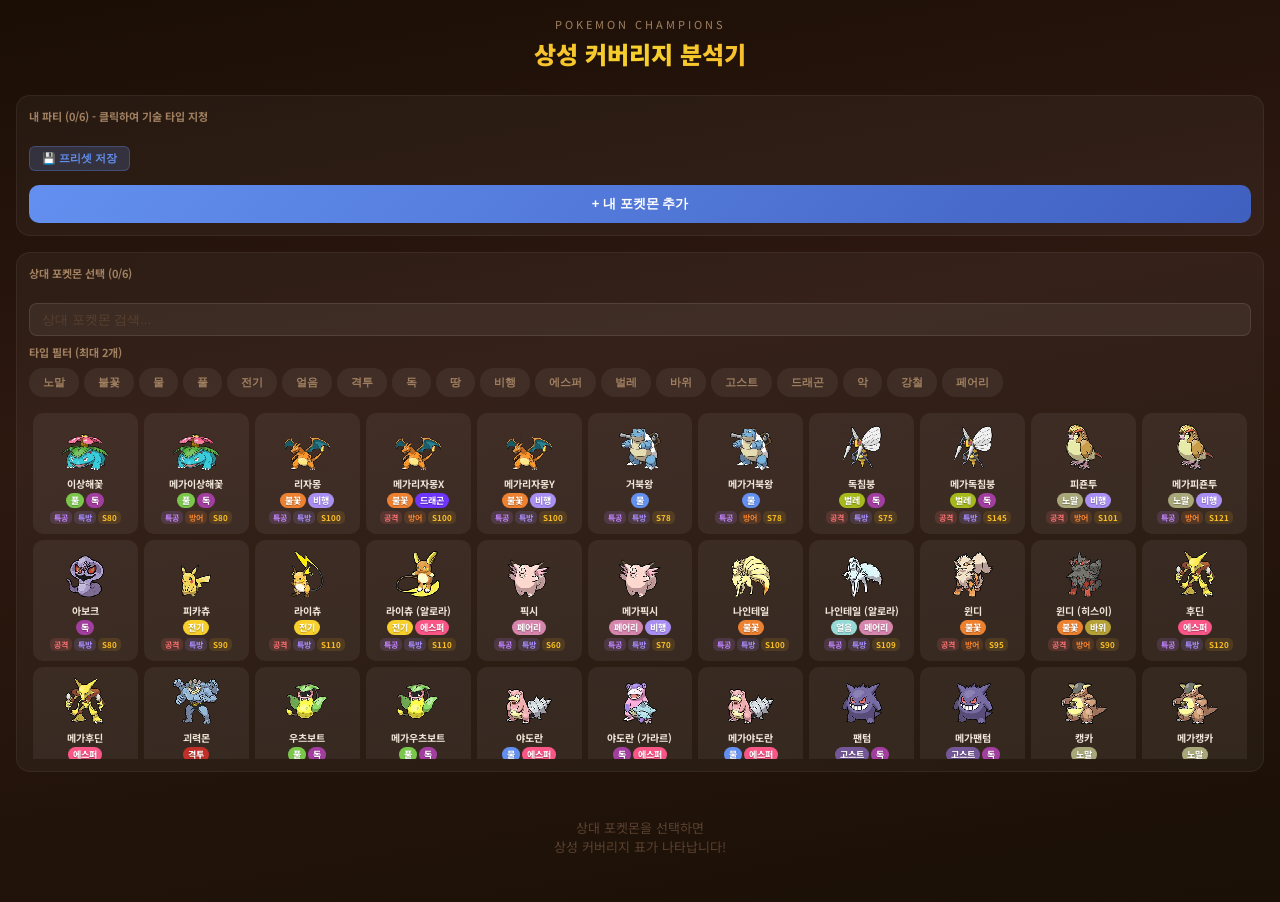
==== index.html @ ffd5dd3d "Pokemon team coverage analyzer Co-Authored-By: Claude Opus 4.6 (1M context) <noreply@anthropic.com>" ====
<!DOCTYPE html>
<html lang="ko">
<head>
<meta charset="UTF-8">
<meta name="viewport" content="width=device-width, initial-scale=1.0">
<title>Pokemon Champions - 상성 커버리지 분석</title>
<link href="https://fonts.googleapis.com/css2?family=Noto+Sans+KR:wght@400;700;900&display=swap" rel="stylesheet">
<style>
*{margin:0;padding:0;box-sizing:border-box}
body{min-height:100vh;background:linear-gradient(170deg,#1a0e05 0%,#2d1810 40%,#1a1005 100%);color:#f0e6d8;font-family:'Noto Sans KR',-apple-system,sans-serif;padding:16px}
h1{font-size:24px;font-weight:900;margin:4px 0 0;background:linear-gradient(90deg,#EE8130,#F7D02C,#ff6b35);-webkit-background-clip:text;-webkit-text-fill-color:transparent}
.subtitle{font-size:11px;letter-spacing:3px;color:#a08060}
.card{background:rgba(255,255,255,0.04);border-radius:14px;padding:12px;margin-bottom:16px;border:1px solid rgba(255,255,255,0.06)}
.card-title{font-size:11px;color:#a08060;font-weight:700;margin-bottom:8px}
.type-btn{border:2px solid transparent;border-radius:14px;padding:5px 12px;font-size:11px;font-weight:700;cursor:pointer;transition:all .15s;color:#a08060;background:rgba(255,255,255,0.06)}
.type-btn.active{color:#fff}
.type-btn:hover{opacity:.85}
.type-filters{display:flex;flex-wrap:wrap;gap:5px;margin-bottom:12px}
.pokemon-grid{display:grid;grid-template-columns:repeat(auto-fill,minmax(100px,1fr));gap:6px;max-height:350px;overflow-y:auto;padding:4px}
.pokemon-grid::-webkit-scrollbar{width:6px}
.pokemon-grid::-webkit-scrollbar-track{background:rgba(255,255,255,0.03);border-radius:3px}
.pokemon-grid::-webkit-scrollbar-thumb{background:rgba(255,255,255,0.15);border-radius:3px}
.poke-card{background:rgba(255,255,255,0.06);border-radius:10px;padding:8px 4px;text-align:center;cursor:pointer;transition:all .15s;border:2px solid transparent}
.poke-card:hover{background:rgba(255,255,255,0.12);transform:translateY(-2px)}
.poke-card img{width:48px;height:48px;object-fit:contain;image-rendering:pixelated}
.poke-card .name{font-size:10px;font-weight:700;margin-top:2px;line-height:1.2}
.poke-card .types{display:flex;justify-content:center;gap:2px;margin-top:3px;flex-wrap:wrap}
.poke-card .stat-tags{display:flex;justify-content:center;gap:2px;margin-top:3px;flex-wrap:wrap}
.tbadge{display:inline-block;padding:1px 5px;border-radius:8px;font-size:9px;font-weight:700;color:#fff;text-shadow:0 1px 1px rgba(0,0,0,0.3);white-space:nowrap}
.stag{display:inline-block;padding:1px 4px;border-radius:5px;font-size:8px;font-weight:700;white-space:nowrap}
.stag-atk{color:#f87171;background:rgba(248,113,113,0.15)}
.stag-spatk{color:#c084fc;background:rgba(192,132,252,0.15)}
.stag-def{color:#EE8130;background:rgba(238,129,48,0.15)}
.stag-spdef{color:#a78bfa;background:rgba(167,139,250,0.15)}
.stag-speed{color:#fbbf24;background:rgba(251,191,36,0.12)}
.selected-bar{display:flex;flex-wrap:wrap;gap:6px;margin-bottom:12px}
.selected-mon{display:flex;align-items:center;gap:6px;background:rgba(239,68,68,0.1);border:1px solid rgba(239,68,68,0.2);border-radius:10px;padding:6px 10px;cursor:pointer}
.selected-mon img{width:36px;height:36px;object-fit:contain}
.selected-mon .name{font-weight:700;font-size:12px}
.selected-mon .remove{color:#f87171;font-size:16px;margin-left:4px}
.my-team-bar{display:flex;flex-wrap:wrap;gap:6px;margin-bottom:12px}
.my-mon{display:flex;align-items:center;gap:6px;background:rgba(99,144,240,0.1);border:1px solid rgba(99,144,240,0.2);border-radius:10px;padding:6px 10px;cursor:pointer}
.my-mon.editing{border-color:rgba(99,144,240,0.6);background:rgba(99,144,240,0.15)}
.my-mon img{width:36px;height:36px;object-fit:contain}
.my-mon .name{font-weight:700;font-size:12px}
.my-mon .remove{color:#6390F0;font-size:16px;margin-left:4px}
.my-mon .move-types{display:flex;gap:2px;margin-top:2px;flex-wrap:wrap}
.move-assign-panel{background:rgba(255,255,255,0.06);border-radius:10px;padding:10px;margin-bottom:10px;border:1px solid rgba(99,144,240,0.2)}
.coverage-table{width:100%;border-collapse:collapse;font-size:12px}
.coverage-table th{padding:6px 4px;text-align:center;border-bottom:2px solid rgba(255,255,255,0.1);color:#8890b5;font-size:10px;font-weight:700;position:sticky;top:0;background:#2d1810}
.coverage-table th:first-child{text-align:left}
.coverage-table td{padding:5px 4px;text-align:center;border-bottom:1px solid rgba(255,255,255,0.05)}
.coverage-table td:first-child{text-align:left}
.coverage-table tr:hover{background:rgba(255,255,255,0.03)}
.eff-cell{font-weight:700;font-size:12px;border-radius:4px;padding:2px 0}
.eff-4x{color:#ff4444;background:rgba(255,68,68,0.15)}
.eff-2x{color:#ff8844;background:rgba(255,136,68,0.1)}
.eff-1x{color:#8890b5}
.eff-half{color:#34d399;background:rgba(52,211,153,0.08)}
.eff-quarter{color:#34d399;background:rgba(52,211,153,0.12)}
.eff-zero{color:#60a5fa;background:rgba(96,165,250,0.1)}
.coverage-summary{display:inline-block;padding:2px 8px;border-radius:6px;font-size:10px;font-weight:700;margin-left:4px}
.cov-good{background:rgba(255,136,68,0.2);color:#ff8844}
.cov-neutral{background:rgba(136,144,181,0.15);color:#8890b5}
.cov-bad{background:rgba(52,211,153,0.15);color:#34d399}
.reset-btn{background:rgba(239,68,68,0.2);border:1px solid rgba(239,68,68,0.3);color:#f87171;border-radius:6px;padding:4px 12px;font-size:11px;cursor:pointer;font-weight:700}
.reset-btn:hover{background:rgba(239,68,68,0.3)}
.section-toggle{display:flex;gap:8px;margin-bottom:10px}
.section-toggle button{padding:6px 14px;border-radius:8px;border:1px solid rgba(255,255,255,0.1);background:rgba(255,255,255,0.04);color:#a08060;font-size:12px;font-weight:700;cursor:pointer}
.section-toggle button.active{background:linear-gradient(135deg,#EE8130,#D85A30);color:#fff;border-color:transparent}
.empty-msg{text-align:center;padding:30px 16px;color:#5a4030;font-size:13px}
.search-input{width:100%;padding:8px 12px;border-radius:8px;border:1px solid rgba(255,255,255,0.1);background:rgba(255,255,255,0.06);color:#f0e6d8;font-size:13px;margin-bottom:8px;outline:none}
.search-input:focus{border-color:rgba(238,129,48,0.4)}
.search-input::placeholder{color:#5a4030}
.add-btn{width:100%;padding:10px;border-radius:10px;border:none;color:#fff;font-size:13px;font-weight:700;cursor:pointer;margin-top:6px}
.my-col-badge{display:block;margin:1px auto;font-size:8px;font-weight:700;padding:1px 4px;border-radius:4px;white-space:nowrap}
.highlight-row{background:rgba(99,144,240,0.06)!important}
</style>
</head>
<body>
<div style="text-align:center;margin-bottom:24px">
  <div class="subtitle">POKEMON CHAMPIONS</div>
  <h1>상성 커버리지 분석기</h1>
</div>

<!-- My Team -->
<div class="card" id="myteam-section">
  <div style="display:flex;justify-content:space-between;align-items:center;margin-bottom:10px">
    <span class="card-title" style="margin:0">내 파티 (<span id="myteam-count">0</span>/6) - 클릭하여 기술 타입 지정</span>
    <button class="reset-btn" id="myteam-reset-btn" style="display:none" onclick="resetMyTeam()">초기화</button>
  </div>
  <div class="my-team-bar" id="my-team-bar"></div>
  <div id="move-assign-area"></div>
  <div id="preset-area" style="display:flex;flex-wrap:wrap;gap:6px;margin-bottom:8px">
    <button class="reset-btn" style="background:rgba(99,144,240,0.2);border-color:rgba(99,144,240,0.3);color:#6390F0" onclick="savePreset()">💾 프리셋 저장</button>
    <span id="preset-list"></span>
  </div>
  <div id="myteam-picker" style="display:none">
    <input type="text" class="search-input" id="myteam-search" placeholder="내 포켓몬 검색..." oninput="renderMyTeamGrid()">
    <div class="card-title">타입 필터 (최대 2개)</div>
    <div class="type-filters" id="myteam-type-filters"></div>
    <div class="pokemon-grid" id="myteam-grid"></div>
  </div>
  <button id="myteam-add-btn" class="add-btn" style="background:linear-gradient(135deg,#6390F0,#4060C0)" onclick="showMyTeamPicker()">+ 내 포켓몬 추가</button>
</div>

<!-- Opponent Selection -->
<div class="card" id="select-section">
  <div style="display:flex;justify-content:space-between;align-items:center;margin-bottom:10px">
    <span class="card-title" style="margin:0">상대 포켓몬 선택 (<span id="sel-count">0</span>/6)</span>
    <button class="reset-btn" id="reset-btn" style="display:none" onclick="resetOpponents()">초기화</button>
  </div>
  <div class="selected-bar" id="selected-bar"></div>
  <div id="opp-picker">
    <input type="text" class="search-input" id="search-input" placeholder="상대 포켓몬 검색..." oninput="renderGrid()">
    <div class="card-title">타입 필터 (최대 2개)</div>
    <div class="type-filters" id="type-filters"></div>
    <div class="pokemon-grid" id="pokemon-grid"></div>
  </div>
  <button id="opp-expand-btn" style="display:none;width:100%;padding:8px;border-radius:8px;border:1px solid rgba(255,255,255,0.1);background:rgba(255,255,255,0.04);color:#a08060;font-size:12px;font-weight:700;cursor:pointer;margin-top:6px" onclick="toggleOppPicker()">▼ 포켓몬 목록 펼치기</button>
</div>

<!-- Coverage -->
<div class="card" id="coverage-section" style="display:none">
  <div class="card-title">상성 커버리지 분석</div>
  <div class="section-toggle">
    <button class="active" onclick="switchTab('atk',this)">공격 커버리지</button>
    <button onclick="switchTab('def',this)">수비 커버리지</button>
    <button onclick="switchTab('speed',this)">스피드 비교</button>
  </div>
  <div id="coverage-content"></div>
</div>
<div class="empty-msg" id="empty-msg">상대 포켓몬을 선택하면<br>상성 커버리지 표가 나타납니다!</div>

<script>
const TYPES=["노말","불꽃","물","풀","전기","얼음","격투","독","땅","비행","에스퍼","벌레","바위","고스트","드래곤","악","강철","페어리"];
const TC={"노말":"#A8A77A","불꽃":"#EE8130","물":"#6390F0","풀":"#7AC74C","전기":"#F7D02C","얼음":"#96D9D6","격투":"#C22E28","독":"#A33EA1","땅":"#E2BF65","비행":"#A98FF3","에스퍼":"#F95587","벌레":"#A6B91A","바위":"#B6A136","고스트":"#735797","드래곤":"#6F35FC","악":"#705746","강철":"#B7B7CE","페어리":"#D685AD"};
const E={"노말":{"노말":1,"불꽃":1,"물":1,"풀":1,"전기":1,"얼음":1,"격투":1,"독":1,"땅":1,"비행":1,"에스퍼":1,"벌레":1,"바위":0.5,"고스트":0,"드래곤":1,"악":1,"강철":0.5,"페어리":1},"불꽃":{"노말":1,"불꽃":0.5,"물":0.5,"풀":2,"전기":1,"얼음":2,"격투":1,"독":1,"땅":1,"비행":1,"에스퍼":1,"벌레":2,"바위":0.5,"고스트":1,"드래곤":0.5,"악":1,"강철":2,"페어리":1},"물":{"노말":1,"불꽃":2,"물":0.5,"풀":0.5,"전기":1,"얼음":1,"격투":1,"독":1,"땅":2,"비행":1,"에스퍼":1,"벌레":1,"바위":2,"고스트":1,"드래곤":0.5,"악":1,"강철":1,"페어리":1},"풀":{"노말":1,"불꽃":0.5,"물":2,"풀":0.5,"전기":1,"얼음":1,"격투":1,"독":0.5,"땅":2,"비행":0.5,"에스퍼":1,"벌레":0.5,"바위":2,"고스트":1,"드래곤":0.5,"악":1,"강철":0.5,"페어리":1},"전기":{"노말":1,"불꽃":1,"물":2,"풀":0.5,"전기":0.5,"얼음":1,"격투":1,"독":1,"땅":0,"비행":2,"에스퍼":1,"벌레":1,"바위":1,"고스트":1,"드래곤":0.5,"악":1,"강철":1,"페어리":1},"얼음":{"노말":1,"불꽃":0.5,"물":0.5,"풀":2,"전기":1,"얼음":0.5,"격투":1,"독":1,"땅":2,"비행":2,"에스퍼":1,"벌레":1,"바위":1,"고스트":1,"드래곤":2,"악":1,"강철":0.5,"페어리":1},"격투":{"노말":2,"불꽃":1,"물":1,"풀":1,"전기":1,"얼음":2,"격투":1,"독":0.5,"땅":1,"비행":0.5,"에스퍼":0.5,"벌레":0.5,"바위":2,"고스트":0,"드래곤":1,"악":2,"강철":2,"페어리":0.5},"독":{"노말":1,"불꽃":1,"물":1,"풀":2,"전기":1,"얼음":1,"격투":1,"독":0.5,"땅":0.5,"비행":1,"에스퍼":1,"벌레":1,"바위":0.5,"고스트":0.5,"드래곤":1,"악":1,"강철":0,"페어리":2},"땅":{"노말":1,"불꽃":2,"물":1,"풀":0.5,"전기":2,"얼음":1,"격투":1,"독":2,"땅":1,"비행":0,"에스퍼":1,"벌레":0.5,"바위":2,"고스트":1,"드래곤":1,"악":1,"강철":2,"페어리":1},"비행":{"노말":1,"불꽃":1,"물":1,"풀":2,"전기":0.5,"얼음":1,"격투":2,"독":1,"땅":1,"비행":1,"에스퍼":1,"벌레":2,"바위":0.5,"고스트":1,"드래곤":1,"악":1,"강철":0.5,"페어리":1},"에스퍼":{"노말":1,"불꽃":1,"물":1,"풀":1,"전기":1,"얼음":1,"격투":2,"독":2,"땅":1,"비행":1,"에스퍼":0.5,"벌레":1,"바위":1,"고스트":1,"드래곤":1,"악":0,"강철":0.5,"페어리":1},"벌레":{"노말":1,"불꽃":0.5,"물":1,"풀":2,"전기":1,"얼음":1,"격투":0.5,"독":0.5,"땅":1,"비행":0.5,"에스퍼":2,"벌레":1,"바위":1,"고스트":0.5,"드래곤":1,"악":2,"강철":0.5,"페어리":0.5},"바위":{"노말":1,"불꽃":2,"물":1,"풀":1,"전기":1,"얼음":2,"격투":0.5,"독":1,"땅":0.5,"비행":2,"에스퍼":1,"벌레":2,"바위":1,"고스트":1,"드래곤":1,"악":1,"강철":0.5,"페어리":1},"고스트":{"노말":0,"불꽃":1,"물":1,"풀":1,"전기":1,"얼음":1,"격투":1,"독":1,"땅":1,"비행":1,"에스퍼":2,"벌레":1,"바위":1,"고스트":2,"드래곤":1,"악":0.5,"강철":1,"페어리":1},"드래곤":{"노말":1,"불꽃":1,"물":1,"풀":1,"전기":1,"얼음":1,"격투":1,"독":1,"땅":1,"비행":1,"에스퍼":1,"벌레":1,"바위":1,"고스트":1,"드래곤":2,"악":1,"강철":0.5,"페어리":0},"악":{"노말":1,"불꽃":1,"물":1,"풀":1,"전기":1,"얼음":1,"격투":0.5,"독":1,"땅":1,"비행":1,"에스퍼":2,"벌레":1,"바위":1,"고스트":2,"드래곤":1,"악":0.5,"강철":0.5,"페어리":0.5},"강철":{"노말":1,"불꽃":0.5,"물":0.5,"풀":1,"전기":0.5,"얼음":2,"격투":1,"독":1,"땅":1,"비행":1,"에스퍼":1,"벌레":1,"바위":2,"고스트":1,"드래곤":1,"악":1,"강철":0.5,"페어리":2},"페어리":{"노말":1,"불꽃":0.5,"물":1,"풀":1,"전기":1,"얼음":1,"격투":2,"독":0.5,"땅":1,"비행":1,"에스퍼":1,"벌레":1,"바위":1,"고스트":1,"드래곤":2,"악":2,"강철":0.5,"페어리":1}};
const IMG_DIRS={pokemon:"images/",rotom:"images-rotom/"};
function imgSrc(p){return(IMG_DIRS[p.imageDir]||IMG_DIRS.pokemon)+p.image}

const POKEMON=[{"dex":3,"form":0,"name":"이상해꽃","types":["풀","독"],"image":"NdF1orxlBgL3ZipuYgrxd7ZX6xB40nneIrtWr8mtfRxce0YJfkuIY9uQJhcmcWBrjcfb8k4hVdmJDezry2qF-Q.webp","imageDir":"pokemon","speed":80,"atkType":"특수","defType":"특방"},{"dex":3,"form":1,"name":"메가이상해꽃","types":["풀","독"],"image":"NdF1orxlBgL3ZipuYgrxd7ZX6xB40nneIrtWr8mtfRxce0YJfkuIY9uQJhcmcWBrjcfb8k4hVdmJDezry2qF-Q.webp","imageDir":"pokemon","speed":80,"atkType":"특수","defType":"방어"},{"dex":6,"form":0,"name":"리자몽","types":["불꽃","비행"],"image":"u3heKnViQvJZ2Bsv3dxoq5i3tzK2JcI6tQR9U2dfJTM6bbST4hnfJm2LJg6f5hjf-s0ZZMO7c4Te24ua7lE7yg.webp","imageDir":"pokemon","speed":100,"atkType":"특수","defType":"특방"},{"dex":6,"form":1,"name":"메가리자몽X","types":["불꽃","드래곤"],"image":"u3heKnViQvJZ2Bsv3dxoq5i3tzK2JcI6tQR9U2dfJTM6bbST4hnfJm2LJg6f5hjf-s0ZZMO7c4Te24ua7lE7yg.webp","imageDir":"pokemon","speed":100,"atkType":"물리","defType":"방어"},{"dex":6,"form":2,"name":"메가리자몽Y","types":["불꽃","비행"],"image":"u3heKnViQvJZ2Bsv3dxoq5i3tzK2JcI6tQR9U2dfJTM6bbST4hnfJm2LJg6f5hjf-s0ZZMO7c4Te24ua7lE7yg.webp","imageDir":"pokemon","speed":100,"atkType":"특수","defType":"특방"},{"dex":9,"form":0,"name":"거북왕","types":["물"],"image":"5hehNhVcZWrSI5cqUEFDKoe3xd4VT8PiEISgfHwqkLRS5J-3aWVTlN6TuvJaEx2qRjrWe45C6WGWr6eGOUgjXw.webp","imageDir":"pokemon","speed":78,"atkType":"특수","defType":"특방"},{"dex":9,"form":1,"name":"메가거북왕","types":["물"],"image":"5hehNhVcZWrSI5cqUEFDKoe3xd4VT8PiEISgfHwqkLRS5J-3aWVTlN6TuvJaEx2qRjrWe45C6WGWr6eGOUgjXw.webp","imageDir":"pokemon","speed":78,"atkType":"특수","defType":"방어"},{"dex":15,"form":0,"name":"독침붕","types":["벌레","독"],"image":"CMbOdhUD0_BNRg3BlyyWQ5YfX-8bYeDfLJktfNh1ueyvHOGc3u8MWry5OVuCe4w_doLI3NXcHvUDUvUuqgqEfA.webp","imageDir":"pokemon","speed":75,"atkType":"물리","defType":"특방"},{"dex":15,"form":1,"name":"메가독침붕","types":["벌레","독"],"image":"CMbOdhUD0_BNRg3BlyyWQ5YfX-8bYeDfLJktfNh1ueyvHOGc3u8MWry5OVuCe4w_doLI3NXcHvUDUvUuqgqEfA.webp","imageDir":"pokemon","speed":145,"atkType":"물리","defType":"특방"},{"dex":18,"form":0,"name":"피죤투","types":["노말","비행"],"image":"ScNUIeR_WJtfALzYXduny5PxNlsihaDF-xwOXERALxZYXKP3tntW3cwegvwCvynzJcs2L1vb_NeP4izmuqOdaw.webp","imageDir":"pokemon","speed":101,"atkType":"물리","defType":"방어"},{"dex":18,"form":1,"name":"메가피죤투","types":["노말","비행"],"image":"ScNUIeR_WJtfALzYXduny5PxNlsihaDF-xwOXERALxZYXKP3tntW3cwegvwCvynzJcs2L1vb_NeP4izmuqOdaw.webp","imageDir":"pokemon","speed":121,"atkType":"특수","defType":"방어"},{"dex":24,"form":0,"name":"아보크","types":["독"],"image":"cTbwFusdAMGySJHpj4dmD8d1WlpYC4M2VSSZlBimxWX9g0ABSDmeWzY5JAhPpJKzr_H4VOpd0ZOg3AZwX0yK2g.webp","imageDir":"pokemon","speed":80,"atkType":"물리","defType":"특방"},{"dex":25,"form":0,"name":"피카츄","types":["전기"],"image":"g_jiZeVMI0oTS-4hFjnRgWkeMzAiph2KUxIpfRLsaWgYCjnf3_-0GWwmZeRk1yvRzTTllqzzEBAEBohuSStlsA.webp","imageDir":"pokemon","speed":90,"atkType":"물리","defType":"특방"},{"dex":26,"form":0,"name":"라이츄","types":["전기"],"image":"0x2aEei-Yg0SN7w-9c8QaQo1DLsQbM_bisaA9ExRHpilF3YaIRCoJLvUt8t2T9xjPQXD1hqhThHtC3_ZVL1DZA.webp","imageDir":"pokemon","speed":110,"atkType":"물리","defType":"특방"},{"dex":26,"form":1,"name":"라이츄 (알로라)","types":["전기","에스퍼"],"image":"xoVcj9Lbxbdqqwt2mU_nJFmItZYN8bIW7w4l24Oh_vwYcQ_MUpc-SaCito9sBWm8kee8bn7z4pBRZUjTnThZtw.webp","imageDir":"pokemon","speed":110,"atkType":"특수","defType":"특방"},{"dex":36,"form":0,"name":"픽시","types":["페어리"],"image":"-2Nt5uxSVWGALJq-9ObJuwQMz6ps860r6hLte53BWpu52ydK8U3FTb85qDHhOtxItbDyDyt9jewghV1Opi1AFA.webp","imageDir":"pokemon","speed":60,"atkType":"특수","defType":"특방"},{"dex":36,"form":1,"name":"메가픽시","types":["페어리","비행"],"image":"-2Nt5uxSVWGALJq-9ObJuwQMz6ps860r6hLte53BWpu52ydK8U3FTb85qDHhOtxItbDyDyt9jewghV1Opi1AFA.webp","imageDir":"pokemon","speed":70,"atkType":"특수","defType":"특방"},{"dex":38,"form":0,"name":"나인테일","types":["불꽃"],"image":"zG1Oa3q-ctDIfLBKRQzCjIK1e7D7oqe92n6P9dH4c8WBZGvVbbXlFpONdlCpeHhPOawpAL-2WUpjLRYwtftNSw.webp","imageDir":"pokemon","speed":100,"atkType":"특수","defType":"특방"},{"dex":38,"form":1,"name":"나인테일 (알로라)","types":["얼음","페어리"],"image":"-YUtPgrmZkaNyLp7frucqADw_0aQaE3U2SoThgb3Nj18ej2P1XEo3iF2Ss96piahJbbt7eI0mTQ2XS9a2JJHgw.webp","imageDir":"pokemon","speed":109,"atkType":"특수","defType":"특방"},{"dex":59,"form":0,"name":"윈디","types":["불꽃"],"image":"U9wDxywECi-zXfyb1I0ELFH4kg8A-pEgABlD1bq0Qn4A-y6WRPVWsi7G3PbQw_k4FAlwDAp8o1EVNItfGLwcYw.webp","imageDir":"pokemon","speed":95,"atkType":"물리","defType":"방어"},{"dex":59,"form":1,"name":"윈디 (히스이)","types":["불꽃","바위"],"image":"rvdeaTH6pgEaxnlLbm_n_c7K6fh4hQGTqjQwLF5JmNnCjjK54HQwQwxI2FNblNvT6JqB6iwWmqMmaf1xCvhYYA.webp","imageDir":"pokemon","speed":90,"atkType":"물리","defType":"방어"},{"dex":65,"form":0,"name":"후딘","types":["에스퍼"],"image":"WwCYBtlb_v5n2lltkO4-2lbLD5THp4AYecln3dGJ6RQKGQhcxPPgMHob-hfig7k7MPyhmxpOcv5JG8ZTyHzGxg.webp","imageDir":"pokemon","speed":120,"atkType":"특수","defType":"특방"},{"dex":65,"form":1,"name":"메가후딘","types":["에스퍼"],"image":"WwCYBtlb_v5n2lltkO4-2lbLD5THp4AYecln3dGJ6RQKGQhcxPPgMHob-hfig7k7MPyhmxpOcv5JG8ZTyHzGxg.webp","imageDir":"pokemon","speed":150,"atkType":"특수","defType":"특방"},{"dex":68,"form":0,"name":"괴력몬","types":["격투"],"image":"tVzhwZa1OMR4zWGPhDe47k93QO2bBDOfYS9CKXapgnakazaz1zsfyqlikAuCHZ6k9pm-yEIvpVXtfVCJhIP5kQ.webp","imageDir":"pokemon","speed":55,"atkType":"물리","defType":"특방"},{"dex":71,"form":0,"name":"우츠보트","types":["풀","독"],"image":"DMqVNh0bxqd2FyH_dv7CjnpSeIifojPXeXXJlCIQq64tjHWT_h5R6sKUPIlXXGUcqwlt1bmMnjCoBG5VjKiuew.webp","imageDir":"pokemon","speed":70,"atkType":"물리","defType":"특방"},{"dex":71,"form":1,"name":"메가우츠보트","types":["풀","독"],"image":"DMqVNh0bxqd2FyH_dv7CjnpSeIifojPXeXXJlCIQq64tjHWT_h5R6sKUPIlXXGUcqwlt1bmMnjCoBG5VjKiuew.webp","imageDir":"pokemon","speed":70,"atkType":"특수","defType":"특방"},{"dex":80,"form":0,"name":"야도란","types":["물","에스퍼"],"image":"RsqzZ7juJJpCcCj-uVgIpdNTLJ16W1uN9ek7sb2fVZCIe-SI2nULoxWW4D0P6FTMXRLnQIw4qnI0ZJbSWZ1xUg.webp","imageDir":"pokemon","speed":30,"atkType":"특수","defType":"방어"},{"dex":80,"form":2,"name":"야도란 (가라르)","types":["독","에스퍼"],"image":"RVAaxa22AfehwEZGrLy9OQVhOVyPM1RGFkuW_cKcpIv7KPMS-0su9vCd6_xYzBjIIqPzoycbzQXylAzPskVE5A.webp","imageDir":"pokemon","speed":30,"atkType":"물리","defType":"방어"},{"dex":80,"form":3,"name":"메가야도란","types":["물","에스퍼"],"image":"RsqzZ7juJJpCcCj-uVgIpdNTLJ16W1uN9ek7sb2fVZCIe-SI2nULoxWW4D0P6FTMXRLnQIw4qnI0ZJbSWZ1xUg.webp","imageDir":"pokemon","speed":30,"atkType":"특수","defType":"방어"},{"dex":94,"form":0,"name":"팬텀","types":["고스트","독"],"image":"WgBXLM1_yKlIN0_rfIhuE6psAoDv80vUadlSi1k_gbpy4cq61GS9W0xNRCuoBZTIeGmgbCnVpF4EBMmGYBuuvA.webp","imageDir":"pokemon","speed":110,"atkType":"특수","defType":"특방"},{"dex":94,"form":1,"name":"메가팬텀","types":["고스트","독"],"image":"WgBXLM1_yKlIN0_rfIhuE6psAoDv80vUadlSi1k_gbpy4cq61GS9W0xNRCuoBZTIeGmgbCnVpF4EBMmGYBuuvA.webp","imageDir":"pokemon","speed":130,"atkType":"특수","defType":"특방"},{"dex":115,"form":0,"name":"캥카","types":["노말"],"image":"f4uiIcKc2BrACds_3JDCK-bx4-aR6FzNWPWnku5d9xroATu6BuetF3zf9Oqc6QBB-an-H3aM9VKElnyChAovAw.webp","imageDir":"pokemon","speed":90,"atkType":"물리","defType":"방어"},{"dex":115,"form":1,"name":"메가캥카","types":["노말"],"image":"f4uiIcKc2BrACds_3JDCK-bx4-aR6FzNWPWnku5d9xroATu6BuetF3zf9Oqc6QBB-an-H3aM9VKElnyChAovAw.webp","imageDir":"pokemon","speed":100,"atkType":"물리","defType":"방어"},{"dex":121,"form":0,"name":"아쿠스타","types":["물","에스퍼"],"image":"D8brrCzYIEBfEguZBAFd4vWd-LqTfdPJFRJAUjhzbdElnWhbbdb19i0wd6V5fEOwyU1iDr0RN15zFFSMru0BAg.webp","imageDir":"pokemon","speed":115,"atkType":"특수","defType":"방어"},{"dex":121,"form":1,"name":"메가아쿠스타","types":["물","에스퍼"],"image":"D8brrCzYIEBfEguZBAFd4vWd-LqTfdPJFRJAUjhzbdElnWhbbdb19i0wd6V5fEOwyU1iDr0RN15zFFSMru0BAg.webp","imageDir":"pokemon","speed":120,"atkType":"특수","defType":"방어"},{"dex":127,"form":0,"name":"쁘사이저","types":["벌레"],"image":"wY-p3ZUA2_NSmFAw5nC8doo1VYGArwOLy5LW_wYF5hE50lJSDe6gBFUWhwtvr1_kHwKNZUHg-axM_ElU20hXSw.webp","imageDir":"pokemon","speed":85,"atkType":"물리","defType":"방어"},{"dex":127,"form":1,"name":"메가쁘사이저","types":["벌레","비행"],"image":"wY-p3ZUA2_NSmFAw5nC8doo1VYGArwOLy5LW_wYF5hE50lJSDe6gBFUWhwtvr1_kHwKNZUHg-axM_ElU20hXSw.webp","imageDir":"pokemon","speed":105,"atkType":"물리","defType":"방어"},{"dex":128,"form":0,"name":"켄타로스","types":["노말"],"image":"RYl1tgzGjdgG2hU7G1WbKkqlozN15vzJIDZVpgrgGaC-9eO2S_f9vahDgcz6yHigfxlUzu-_QALVlV_WHlpmLw.webp","imageDir":"pokemon","speed":110,"atkType":"물리","defType":"방어"},{"dex":128,"form":1,"name":"켄타로스 (팔데아 컴뱃)","types":["격투"],"image":"H8Gb_ZP21EACJvVKpOKK7BgdLyAZqKstfqUhKNiCbKfnn3q2DAtw4Iqp9o1DKW56ZuthwQY5SQCDz5Xgc1sxGQ.webp","imageDir":"pokemon","speed":100,"atkType":"물리","defType":"방어"},{"dex":128,"form":2,"name":"켄타로스 (팔데아 블레이즈)","types":["격투","불꽃"],"image":"Zl8BhU7E7l0Ho-gT5YZOeWIWrNIudULWsAL3lnjzrzPpwFa2-ZECmZSQX-n8725IB6Z6RmEIDBt6SWOjd_ePLQ.webp","imageDir":"pokemon","speed":100,"atkType":"물리","defType":"방어"},{"dex":128,"form":3,"name":"켄타로스 (팔데아 아쿠아)","types":["격투","물"],"image":"1_mxZTDAWGHmZRP2KX9DLeCq1z0nnzHhb7Rxejrqm9mv-O32CE_ZlWkRtE11f-mycKJXYreJfyduOk5zSPBZEA.webp","imageDir":"pokemon","speed":100,"atkType":"물리","defType":"방어"},{"dex":130,"form":0,"name":"갸라도스","types":["물","비행"],"image":"K23XUMeiOd0_jJEeuVD8ZmUYz3rVG7NkhgYvsf-WF-XzGPe9oHyUgcAQ09xkl8Sfrh4a5ZBddT4fsjFmAlSvlA.webp","imageDir":"pokemon","speed":81,"atkType":"물리","defType":"특방"},{"dex":130,"form":1,"name":"메가갸라도스","types":["물","악"],"image":"K23XUMeiOd0_jJEeuVD8ZmUYz3rVG7NkhgYvsf-WF-XzGPe9oHyUgcAQ09xkl8Sfrh4a5ZBddT4fsjFmAlSvlA.webp","imageDir":"pokemon","speed":81,"atkType":"물리","defType":"특방"},{"dex":132,"form":0,"name":"메타몽","types":["노말"],"image":"bahCn9cEc4vffGAe3upr5x_3o2ILOu0DM5icIxByLjv7Ug6NhR81zDxtCw30GvBl4PXK4fX_mJNmqpGqDY7nXQ.webp","imageDir":"pokemon","speed":48,"atkType":"물리","defType":"방어"},{"dex":134,"form":0,"name":"샤미드","types":["물"],"image":"0q_5COpVLwhxnCJzrYU4A4xXqnAPDGeBXlkfTAEx8y1Xz5OX4pHII77BsmygesfXhr5W7HjOVMHBKOy2Pm7hnQ.webp","imageDir":"pokemon","speed":65,"atkType":"특수","defType":"특방"},{"dex":135,"form":0,"name":"쥬피썬더","types":["전기"],"image":"VZuYbO8mws40zKWp6szPlmPsHVZq_tlVoN1KHW1XEf71u3FiLkndbV8rf4hG_cAUpYFDPIiMx0VjTUPB7J2D8w.webp","imageDir":"pokemon","speed":130,"atkType":"특수","defType":"특방"},{"dex":136,"form":0,"name":"부스터","types":["불꽃"],"image":"WIIahOht2KO0iKTjLZcWlDUwRJUC8dvRMIfVHfoifskIqW_Z5tB2A1RR-vtlukEOPTJYc7b18SA_NKdw2WQfTg.webp","imageDir":"pokemon","speed":65,"atkType":"물리","defType":"특방"},{"dex":142,"form":0,"name":"프테라","types":["바위","비행"],"image":"tz-CGc_bdI9n6K72Px7PFAJD0Dga2ptovF2zZl1VV4VeVMl3rhh1NUstXhqfX9cKWf2sul9Nsr_Bz9PNtdy27A.webp","imageDir":"pokemon","speed":130,"atkType":"물리","defType":"특방"},{"dex":142,"form":1,"name":"메가프테라","types":["바위","비행"],"image":"tz-CGc_bdI9n6K72Px7PFAJD0Dga2ptovF2zZl1VV4VeVMl3rhh1NUstXhqfX9cKWf2sul9Nsr_Bz9PNtdy27A.webp","imageDir":"pokemon","speed":150,"atkType":"물리","defType":"특방"},{"dex":143,"form":0,"name":"잠만보","types":["노말"],"image":"-JqWN54126ysFBk4Fa6McK8tGkzdpjmB1IAxbZI4IxhiNFTUI5_BezXBqP1P8jHJPvAcL4C4ZklJoCUR5AfylA.webp","imageDir":"pokemon","speed":30,"atkType":"물리","defType":"특방"},{"dex":149,"form":0,"name":"망나뇽","types":["드래곤","비행"],"image":"Yib9FZrIC_XHPZz3vU3WrrbMhPv2c-UbF-uMrTWn-iVEKqcFnJWev4sVJr4xDVGgrIOMbAsa9JeC0ild55jaQQ.webp","imageDir":"pokemon","speed":80,"atkType":"물리","defType":"특방"},{"dex":149,"form":1,"name":"메가망나뇽","types":["드래곤","비행"],"image":"Yib9FZrIC_XHPZz3vU3WrrbMhPv2c-UbF-uMrTWn-iVEKqcFnJWev4sVJr4xDVGgrIOMbAsa9JeC0ild55jaQQ.webp","imageDir":"pokemon","speed":100,"atkType":"특수","defType":"특방"},{"dex":154,"form":0,"name":"메가니움","types":["풀"],"image":"x3nEbv9W_m7_uotyWqA1NWskeH52RSz7gu5h_4R8fI6LDZMLWonPZFrbIWVJwyOWWs1Okua8zDZE9OxtrxPCqA.webp","imageDir":"pokemon","speed":80,"atkType":"특수","defType":"방어"},{"dex":154,"form":1,"name":"메가메가니움","types":["풀","페어리"],"image":"x3nEbv9W_m7_uotyWqA1NWskeH52RSz7gu5h_4R8fI6LDZMLWonPZFrbIWVJwyOWWs1Okua8zDZE9OxtrxPCqA.webp","imageDir":"pokemon","speed":80,"atkType":"특수","defType":"특방"},{"dex":157,"form":0,"name":"블레이범","types":["불꽃"],"image":"FISdWuqOCjctO7YyiZXRC2D9NNJGT_ucoCBiBPR0ngd3Eu1xR921ABDe457bVzr7atMmuj7ydjIn89oE81VPoA.webp","imageDir":"pokemon","speed":100,"atkType":"특수","defType":"특방"},{"dex":157,"form":1,"name":"블레이범 (히스이)","types":["불꽃","고스트"],"image":"YzV6MpZVBn6nkoGqSveF6IitgvWP5o4bXUJjKUHOJyPcPofqVqsbEPw3MfWapyS0BVvPwswWypi8LCxTMghkjA.webp","imageDir":"pokemon","speed":95,"atkType":"특수","defType":"특방"},{"dex":160,"form":0,"name":"장크로다일","types":["물"],"image":"TZtto4TmRwTazj118nz2AToaXmbfXJF3JAdGL8lEQO9OhAAvpC_6dnE1OK4zNJ2s2l8mLkKAacvEFiZ4XmdviQ.webp","imageDir":"pokemon","speed":78,"atkType":"물리","defType":"방어"},{"dex":160,"form":1,"name":"메가장크로다일","types":["물","드래곤"],"image":"TZtto4TmRwTazj118nz2AToaXmbfXJF3JAdGL8lEQO9OhAAvpC_6dnE1OK4zNJ2s2l8mLkKAacvEFiZ4XmdviQ.webp","imageDir":"pokemon","speed":78,"atkType":"물리","defType":"방어"},{"dex":168,"form":0,"name":"아리아도스","types":["벌레","독"],"image":"XFqUKak2JQ4iqVY6ps_6IotS4jB1Clidf_E_6XDoKizSaBuKafwh_1LV3PYBznBB_ZQfe3ldmLgWy9414tA-QQ.webp","imageDir":"pokemon","speed":40,"atkType":"물리","defType":"방어"},{"dex":181,"form":0,"name":"전룡","types":["전기"],"image":"VemNSQXhZDhPGtNewxFAcoKsz8iM_chtPcuuuYQZR2e_o0EpqA5ti7Oh89EmRz_VLh_hlAaaJVbTfeR7-bKEFQ.webp","imageDir":"pokemon","speed":55,"atkType":"특수","defType":"특방"},{"dex":181,"form":1,"name":"메가전룡","types":["전기","드래곤"],"image":"VemNSQXhZDhPGtNewxFAcoKsz8iM_chtPcuuuYQZR2e_o0EpqA5ti7Oh89EmRz_VLh_hlAaaJVbTfeR7-bKEFQ.webp","imageDir":"pokemon","speed":45,"atkType":"특수","defType":"특방"},{"dex":184,"form":0,"name":"마릴리","types":["물","페어리"],"image":"nHTys2hqsSRNT-gR4bc7mlhVq6FDyDU5awrfQ68A2mDRwna1Qshggi1mTnusrAm5N0Q0ny2oMx56aPhsrZ9WXg.webp","imageDir":"pokemon","speed":50,"atkType":"특수","defType":"방어"},{"dex":186,"form":0,"name":"왕구리","types":["물"],"image":"QC-5OTWOwTmFnIPparIFoyb9QK8xHQV2vqmZyvl2vvqPXLtSuEKVoxbd5UcCoPYQ5NdJ4znTu6OAys7G6hk6hw.webp","imageDir":"pokemon","speed":70,"atkType":"특수","defType":"특방"},{"dex":196,"form":0,"name":"에브이","types":["에스퍼"],"image":"VCpPckuNqGma76QehRXDYAXoOAhMdldu252JlwYHQHdNo5qAMgsDJF-mRNR0MdHjvHiCROW3Lv9nxISuc4Lb2Q.webp","imageDir":"pokemon","speed":110,"atkType":"특수","defType":"특방"},{"dex":197,"form":0,"name":"블래키","types":["악"],"image":"GEkZC2Mcio-YaDVGAubWn07bMYygrhFuWEuJ63ihZh-VxYlNJOl8fBaBi6P7SxLumtHR9tOCTztN7Rnp0ZorQg.webp","imageDir":"pokemon","speed":65,"atkType":"물리","defType":"특방"},{"dex":199,"form":0,"name":"야도킹","types":["물","에스퍼"],"image":"GyfPN-pqN7998WKkIYiYjPM5KUuNA6ijj8BOcp0Kij_rQ8uMvLrW_eM5Tva4JsKCSJxG03nhwU_E4u1dYgBOqQ.webp","imageDir":"pokemon","speed":30,"atkType":"특수","defType":"특방"},{"dex":199,"form":1,"name":"야도킹 (가라르)","types":["독","에스퍼"],"image":"poDXYBzJn4lsolvjoso_eZ3EufqPXCR71f2_yteTauO0raUojkIXCgfH9c4ZKtOiLFDH-sRnIDUuFCJEp6tT3w.webp","imageDir":"pokemon","speed":30,"atkType":"특수","defType":"특방"},{"dex":205,"form":0,"name":"쏘콘","types":["벌레","강철"],"image":"RkPD3IZroAprDF2KQjGk_IstgP1kZqJ3Y98P8t76mzRJly0P8_mAf7s5iRz0kGZzCJg1_-_1FFPyBvHWWEwG-Q.webp","imageDir":"pokemon","speed":40,"atkType":"물리","defType":"방어"},{"dex":208,"form":0,"name":"강철톤","types":["강철","땅"],"image":"wsXBLHHFxrUxMgEn3TKh_9-s7G-_a1wH-swv0IVIC8rtmUiA32hJMAWwI3lGdcvFHJqYZPx1y7dY9qOda3mAzA.webp","imageDir":"pokemon","speed":30,"atkType":"물리","defType":"방어"},{"dex":208,"form":1,"name":"메가강철톤","types":["강철","땅"],"image":"wsXBLHHFxrUxMgEn3TKh_9-s7G-_a1wH-swv0IVIC8rtmUiA32hJMAWwI3lGdcvFHJqYZPx1y7dY9qOda3mAzA.webp","imageDir":"pokemon","speed":30,"atkType":"물리","defType":"방어"},{"dex":212,"form":0,"name":"핫삼","types":["벌레","강철"],"image":"E7rWILlIad8TAiYmLZWDwYoenylF8dLgXsfFgd8uT2TDG0sl256SQOGyMoNqz07trcBt93h8Az49FL0RmWX7wg.webp","imageDir":"pokemon","speed":65,"atkType":"물리","defType":"방어"},{"dex":212,"form":1,"name":"메가핫삼","types":["벌레","강철"],"image":"E7rWILlIad8TAiYmLZWDwYoenylF8dLgXsfFgd8uT2TDG0sl256SQOGyMoNqz07trcBt93h8Az49FL0RmWX7wg.webp","imageDir":"pokemon","speed":75,"atkType":"물리","defType":"방어"},{"dex":214,"form":0,"name":"헤라크로스","types":["벌레","격투"],"image":"c_IQk6QvzNuwKWAJyrs2A6kUcRZpKWfLIYQa9CpSxBS1svWqiepfUI7com9Y6xJXcdlm1O9xbgqBE9tVhgk2mA.webp","imageDir":"pokemon","speed":85,"atkType":"물리","defType":"특방"},{"dex":214,"form":1,"name":"메가헤라크로스","types":["벌레","격투"],"image":"c_IQk6QvzNuwKWAJyrs2A6kUcRZpKWfLIYQa9CpSxBS1svWqiepfUI7com9Y6xJXcdlm1O9xbgqBE9tVhgk2mA.webp","imageDir":"pokemon","speed":75,"atkType":"물리","defType":"방어"},{"dex":227,"form":0,"name":"무장조","types":["강철","비행"],"image":"8Upavzlq55tHs_ZEhT_6JjtUpEnyApsSAgXiUW_879gxCXUWE34Y2F3_EtyHWpxX10mz9RxQG1vOrJxpwaxDhQ.webp","imageDir":"pokemon","speed":70,"atkType":"물리","defType":"방어"},{"dex":227,"form":1,"name":"메가무장조","types":["강철","비행"],"image":"8Upavzlq55tHs_ZEhT_6JjtUpEnyApsSAgXiUW_879gxCXUWE34Y2F3_EtyHWpxX10mz9RxQG1vOrJxpwaxDhQ.webp","imageDir":"pokemon","speed":110,"atkType":"물리","defType":"방어"},{"dex":229,"form":0,"name":"헬가","types":["악","불꽃"],"image":"bcV-dJ4gnk-E9fm-F7BR_zM6IdsfvNjw95kBg1I04OK0jJ5oY3xRCpyJvD5E7roMoDsuu6dhlpqzfK_058mlnw.webp","imageDir":"pokemon","speed":95,"atkType":"특수","defType":"특방"},{"dex":229,"form":1,"name":"메가헬가","types":["악","불꽃"],"image":"bcV-dJ4gnk-E9fm-F7BR_zM6IdsfvNjw95kBg1I04OK0jJ5oY3xRCpyJvD5E7roMoDsuu6dhlpqzfK_058mlnw.webp","imageDir":"pokemon","speed":115,"atkType":"특수","defType":"방어"},{"dex":248,"form":0,"name":"마기라스","types":["바위","악"],"image":"1nwYt8MChwWXH9DIB2cHohyGeUnEFgdY2p095hcbwLsMMM_1-acrk02CnN6jqqLHOa2CqLPbMBhW-O57-9rP7g.webp","imageDir":"pokemon","speed":61,"atkType":"물리","defType":"방어"},{"dex":248,"form":1,"name":"메가마기라스","types":["바위","악"],"image":"1nwYt8MChwWXH9DIB2cHohyGeUnEFgdY2p095hcbwLsMMM_1-acrk02CnN6jqqLHOa2CqLPbMBhW-O57-9rP7g.webp","imageDir":"pokemon","speed":71,"atkType":"물리","defType":"방어"},{"dex":279,"form":0,"name":"패리퍼","types":["물","비행"],"image":"aRqYJG9p97weOlEj6Tf79xPKTrdJL69lbWlrzVVdgRFlwsNwlRpW77arV0113SIV2Ws3idlDMftwUAMxbtatTw.webp","imageDir":"pokemon","speed":65,"atkType":"특수","defType":"방어"},{"dex":282,"form":0,"name":"가디안","types":["에스퍼","페어리"],"image":"Bv5FxGRi9mVk7QVi9qmDholeKH6_5uPhlZEbGXbX2qLqCWxp9zheSaO6PkQeYJx-C7p0lj3aeBiCcAIdvIMABA.webp","imageDir":"pokemon","speed":80,"atkType":"특수","defType":"특방"},{"dex":282,"form":1,"name":"메가가디안","types":["에스퍼","페어리"],"image":"Bv5FxGRi9mVk7QVi9qmDholeKH6_5uPhlZEbGXbX2qLqCWxp9zheSaO6PkQeYJx-C7p0lj3aeBiCcAIdvIMABA.webp","imageDir":"pokemon","speed":100,"atkType":"특수","defType":"특방"},{"dex":302,"form":0,"name":"깜까미","types":["악","고스트"],"image":"WZW9C6h0sXHVBB7xcd5xbaBqmbi7EfFKagY9uWyDjzzQThuVohVMydKtubYlbJYJaMdtYsOgaw5Y46oQD1ID0A.webp","imageDir":"pokemon","speed":50,"atkType":"물리","defType":"방어"},{"dex":302,"form":1,"name":"메가깜까미","types":["악","고스트"],"image":"WZW9C6h0sXHVBB7xcd5xbaBqmbi7EfFKagY9uWyDjzzQThuVohVMydKtubYlbJYJaMdtYsOgaw5Y46oQD1ID0A.webp","imageDir":"pokemon","speed":20,"atkType":"물리","defType":"방어"},{"dex":306,"form":0,"name":"보스로라","types":["강철","바위"],"image":"Qayzpyy4kRCpQ-8MA2UPDwTiQRuQ4zruouVnWiLsMq8CIbcC56-3umIjYVjG-152OjWkkEFMqDWr4fJQy8h-CQ.webp","imageDir":"pokemon","speed":50,"atkType":"물리","defType":"방어"},{"dex":306,"form":1,"name":"메가보스로라","types":["강철"],"image":"Qayzpyy4kRCpQ-8MA2UPDwTiQRuQ4zruouVnWiLsMq8CIbcC56-3umIjYVjG-152OjWkkEFMqDWr4fJQy8h-CQ.webp","imageDir":"pokemon","speed":50,"atkType":"물리","defType":"방어"},{"dex":308,"form":0,"name":"요가램","types":["격투","에스퍼"],"image":"hU-G7f7yZWIz5REelQHVL3UFvPPb1AFU-foE8BYlUcYO1yYgAyrMtLIxSnDy2Kzau3gRCXr0QOaWaLkfDt4btQ.webp","imageDir":"pokemon","speed":80,"atkType":"물리","defType":"방어"},{"dex":308,"form":1,"name":"메가요가램","types":["격투","에스퍼"],"image":"hU-G7f7yZWIz5REelQHVL3UFvPPb1AFU-foE8BYlUcYO1yYgAyrMtLIxSnDy2Kzau3gRCXr0QOaWaLkfDt4btQ.webp","imageDir":"pokemon","speed":100,"atkType":"물리","defType":"방어"},{"dex":310,"form":0,"name":"썬더볼트","types":["전기"],"image":"aatop0bUfkv9ws0Nf7z3HKqw8fwvggVVnxch-jg08MEbKgfSriWfAk-6GRQupZvDRhc7B3AhxqADk3iI5mAs0w.webp","imageDir":"pokemon","speed":105,"atkType":"특수","defType":"방어"},{"dex":310,"form":1,"name":"메가썬더볼트","types":["전기"],"image":"aatop0bUfkv9ws0Nf7z3HKqw8fwvggVVnxch-jg08MEbKgfSriWfAk-6GRQupZvDRhc7B3AhxqADk3iI5mAs0w.webp","imageDir":"pokemon","speed":135,"atkType":"특수","defType":"방어"},{"dex":319,"form":0,"name":"샤크니아","types":["물","악"],"image":"VEWMGdDkdyRD7pxe23vNSXciV2LMnTeUpR8Ph8bA4XKC24rSp0i_AqycTb2UVboMt1bUsrUvAoKLPbDQQgkqDA.webp","imageDir":"pokemon","speed":95,"atkType":"물리","defType":"방어"},{"dex":319,"form":1,"name":"메가샤크니아","types":["물","악"],"image":"VEWMGdDkdyRD7pxe23vNSXciV2LMnTeUpR8Ph8bA4XKC24rSp0i_AqycTb2UVboMt1bUsrUvAoKLPbDQQgkqDA.webp","imageDir":"pokemon","speed":105,"atkType":"물리","defType":"방어"},{"dex":323,"form":0,"name":"폭타","types":["불꽃","땅"],"image":"Tmr0oDZ-4GDYtxCL5Ciyv_See__9ONbJeXYi1ILKd0ksMbYDvo5NPlPJLiSUZv48AC3Oy3GWjKP_xHlDeAks-A.webp","imageDir":"pokemon","speed":40,"atkType":"특수","defType":"특방"},{"dex":323,"form":1,"name":"메가폭타","types":["불꽃","땅"],"image":"Tmr0oDZ-4GDYtxCL5Ciyv_See__9ONbJeXYi1ILKd0ksMbYDvo5NPlPJLiSUZv48AC3Oy3GWjKP_xHlDeAks-A.webp","imageDir":"pokemon","speed":20,"atkType":"특수","defType":"특방"},{"dex":324,"form":0,"name":"코터스","types":["불꽃"],"image":"sLjTJ66nYTPnJZHNxCZLySNpVPQIGWXkhZyIOuuhN1Zh3wIKBh1atg3kvzKSVAL7OOU7QiQmeG-PjtalYeDJMA.webp","imageDir":"pokemon","speed":20,"atkType":"물리","defType":"방어"},{"dex":334,"form":0,"name":"파비코리","types":["드래곤","비행"],"image":"nhV2crHs_tEH9wv4ltg6TKJN65CY0LkVcyIO-7UMgJIcL8ZMWBTs8meKLZusLi0iZA4e3MDWXpqSY8fS2Nf7dg.webp","imageDir":"pokemon","speed":80,"atkType":"물리","defType":"특방"},{"dex":334,"form":1,"name":"메가파비코리","types":["드래곤","페어리"],"image":"nhV2crHs_tEH9wv4ltg6TKJN65CY0LkVcyIO-7UMgJIcL8ZMWBTs8meKLZusLi0iZA4e3MDWXpqSY8fS2Nf7dg.webp","imageDir":"pokemon","speed":80,"atkType":"물리","defType":"방어"},{"dex":350,"form":0,"name":"밀로틱","types":["물"],"image":"cfD_WfqfiRZ1G7f6cff65r5I29XJNp676ut9RRuZgTZ_PhWjp4q26Zog5Kk261sLa0p9z9b5anaiLwDqWMcHBw.webp","imageDir":"pokemon","speed":81,"atkType":"특수","defType":"특방"},{"dex":351,"form":0,"name":"캐스퐁","types":["노말"],"image":"BxzULSNsz-YwIcUanqCxtibeq3Z-f-KpfDZMd1TtYT7DRtyFkOW9ABfKd4V8f1kqPjp9hJgsu4zE0lDIw9rgJw.webp","imageDir":"pokemon","speed":70,"atkType":"물리","defType":"방어"},{"dex":354,"form":0,"name":"다크펫","types":["고스트"],"image":"gQ8mcMTsah2cNRD-q69LPbjAVuY3lXwBtV2zgPHtIzzBVUoO782HkK7rqsi5cQn4Xwg6qPOy2ozlaBXFcCNokA.webp","imageDir":"pokemon","speed":65,"atkType":"물리","defType":"방어"},{"dex":354,"form":1,"name":"메가다크펫","types":["고스트"],"image":"gQ8mcMTsah2cNRD-q69LPbjAVuY3lXwBtV2zgPHtIzzBVUoO782HkK7rqsi5cQn4Xwg6qPOy2ozlaBXFcCNokA.webp","imageDir":"pokemon","speed":75,"atkType":"물리","defType":"특방"},{"dex":358,"form":0,"name":"치렁","types":["에스퍼"],"image":"qjMuC9oUXDWzYWrV3MvETdEnrrinVaT5ShHehCbzAimti7j8TvKc9UewP47saGclEZCMd7oFoK28DkpAWA3bvg.webp","imageDir":"pokemon","speed":65,"atkType":"특수","defType":"특방"},{"dex":358,"form":1,"name":"메가치렁","types":["에스퍼","강철"],"image":"qjMuC9oUXDWzYWrV3MvETdEnrrinVaT5ShHehCbzAimti7j8TvKc9UewP47saGclEZCMd7oFoK28DkpAWA3bvg.webp","imageDir":"pokemon","speed":65,"atkType":"특수","defType":"특방","ability":"부유"},{"dex":359,"form":0,"name":"앱솔","types":["악"],"image":"H44i-sOvsKdDqAAR0SeIy_M4kncR9eXxdaGoeR6tjvxmpdCzTIEq2N2f9aNHzLCrkQ6p8d21vHX2fpwXnO97Kw.webp","imageDir":"pokemon","speed":75,"atkType":"물리","defType":"방어"},{"dex":359,"form":1,"name":"메가앱솔","types":["악"],"image":"H44i-sOvsKdDqAAR0SeIy_M4kncR9eXxdaGoeR6tjvxmpdCzTIEq2N2f9aNHzLCrkQ6p8d21vHX2fpwXnO97Kw.webp","imageDir":"pokemon","speed":115,"atkType":"물리","defType":"방어"},{"dex":362,"form":0,"name":"얼음귀신","types":["얼음"],"image":"J6_7N-d9t-tLk1w8eSNRQa8vQ11St2AQKhsf_eAXisAHvvgZH82uWAbKJH4bjeeeKEQcSRqIL7ytO4uIomKouw.webp","imageDir":"pokemon","speed":80,"atkType":"물리","defType":"방어"},{"dex":362,"form":1,"name":"메가얼음귀신","types":["얼음"],"image":"J6_7N-d9t-tLk1w8eSNRQa8vQ11St2AQKhsf_eAXisAHvvgZH82uWAbKJH4bjeeeKEQcSRqIL7ytO4uIomKouw.webp","imageDir":"pokemon","speed":100,"atkType":"물리","defType":"방어"},{"dex":389,"form":0,"name":"토대부기","types":["풀","땅"],"image":"YHS4LtNbvqKAInRvbF6E-X3AJlbmJj7DPi7C5Eqc_WnLxtL-bn82BY-ijy9Z3nuQ3GPcaUeJEYboX9RsIsZv5A.webp","imageDir":"pokemon","speed":56,"atkType":"물리","defType":"방어"},{"dex":392,"form":0,"name":"초염몽","types":["불꽃","격투"],"image":"0-CWzoufkrlIys4rxtBakHYS-1Qc6EusjAbUJNXHc6YwNojTATiLvdATDmr8KGAx87zf91Ap2w_vfSzURx49_g.webp","imageDir":"pokemon","speed":108,"atkType":"물리","defType":"방어"},{"dex":395,"form":0,"name":"엠페르트","types":["물","강철"],"image":"y70Do_VFPCPO3C-muGTYZwH_RcYQBe9sakAoX3EXcTQbtyhAhpenAF9_9HBolmQ27zE_vHPvq7hyR9MP-DFnMA.webp","imageDir":"pokemon","speed":60,"atkType":"특수","defType":"특방"},{"dex":405,"form":0,"name":"렌트라","types":["전기"],"image":"hOooh5R60meZrOeuOTvbTLX4CL5HQAj8lNDKuvJMbo_TmCplrxr-hWCjXOu0dKtWFEpMXm4lcxvs2LXkmSBW4Q.webp","imageDir":"pokemon","speed":70,"atkType":"물리","defType":"방어"},{"dex":407,"form":0,"name":"로즈레이드","types":["풀","독"],"image":"gxdqj5xk6VNPJpuXlMDkHNOMXg5AGsDcJz9XQyfMyNhoDW056PgP2XKP_ZZ4B8HfKm5DshUIrHHY2da9fd-1hQ.webp","imageDir":"pokemon","speed":90,"atkType":"특수","defType":"특방"},{"dex":409,"form":0,"name":"램펄드","types":["바위"],"image":"I8514ENMezPvOwoFd5Cj5ObK3nNsYrWG0jGJb0l1ZAL36pvCmNBDFopVWwRji9in_yccXS1Co5ddTOJHDKnSFg.webp","imageDir":"pokemon","speed":58,"atkType":"물리","defType":"방어"},{"dex":411,"form":0,"name":"바리톱스","types":["바위","강철"],"image":"S1wcyXidI_D-jFxKNeXNQPfnJCjFJWSZSN0CyRsTw1UrpLK_0yBCniVqdTwGULiLzEoOTpuU0d8SdXDcR6Ln-w.webp","imageDir":"pokemon","speed":30,"atkType":"물리","defType":"방어"},{"dex":428,"form":0,"name":"이어롭","types":["노말"],"image":"aGFdEfRXzj7L_fjDIPHRSjvxUtJAUXHHa2NIOfgG_McHMXCB63koyubejxVmc4PuJKUt-g2OFDW9Wdkf0TchcQ.webp","imageDir":"pokemon","speed":105,"atkType":"물리","defType":"특방"},{"dex":428,"form":1,"name":"메가이어롭","types":["노말","격투"],"image":"LvDFt4dT1xL7tOg7SLoPBI5SRrTx7gm6v5gBLNnqri_SGLrAk1KW1tpEw-XIStbdPPrQIK1sjtNPTD3hLmFKvw.webp","imageDir":"rotom","speed":135,"atkType":"물리","defType":"특방"},{"dex":442,"form":0,"name":"화강돌","types":["고스트","악"],"image":"kPosxRSank8zpLMX6ogLPeUHvdeP80IUKumuVdwf5xvspLFacExr_ntSn1pNtellQUDv7w_Yhctmk7RmzyunKg.webp","imageDir":"pokemon","speed":35,"atkType":"물리","defType":"방어"},{"dex":445,"form":0,"name":"한카리아스","types":["드래곤","땅"],"image":"QWnUra4XqhQkcbMwIHkeoaKPYd9nOFRavwjQ7F2ZUf3GqlKbNDZMfbaTEKCjOM4P1qHOy4nHoKiKFXAkAsgfjg.webp","imageDir":"pokemon","speed":102,"atkType":"물리","defType":"방어"},{"dex":445,"form":1,"name":"메가한카리아스","types":["드래곤","땅"],"image":"7JqWv0uIq1zSjtkHnvnKRRi4Zlv1N3KDOh0VSGGT4d58dnnJ9etXNqG-YuYCGS-lWkOz98fxwE0UcXYFtQf66Q.webp","imageDir":"rotom","speed":92,"atkType":"물리","defType":"방어"},{"dex":448,"form":0,"name":"루카리오","types":["격투","강철"],"image":"xBQfjbPmaqZauLOPkFBW9A6eZSiLY73SPECt2oYp7RrWtzJjE7fDkP_JngPym_ghHRh8jGeD6v3ynkiJhIGGkA.webp","imageDir":"pokemon","speed":90,"atkType":"특수","defType":"방어"},{"dex":448,"form":1,"name":"메가루카리오","types":["격투","강철"],"image":"Bga_15VlQjTgveOa5ZdltYGuEvF8OlxFpnWXaXw1JqOAoiMLGfr41GpM_JuqP2FcXs8p1GWVTb-QsW1a4MwiZQ.webp","imageDir":"rotom","speed":112,"atkType":"물리","defType":"방어"},{"dex":450,"form":0,"name":"하마돈","types":["땅"],"image":"PbhztrOc9n467JRHuZmiym8seJbi-G9M3HxL7N6Qy9D7UH8pdg0Sm6aGuBvn2wPJTk1U7PTvLEsoQqgw-77l7w.webp","imageDir":"pokemon","speed":47,"atkType":"물리","defType":"방어"},{"dex":454,"form":0,"name":"독개굴","types":["독","격투"],"image":"bEgZXiNCMNWVOj8dgC_4e8WDl50WUmr-uG-TbKTe1KdgUAKT8v-rk3bJMx_3cK6QvtRA67Ok-7BRlhwrscfRpQ.webp","imageDir":"pokemon","speed":85,"atkType":"물리","defType":"방어"},{"dex":460,"form":0,"name":"눈설왕","types":["풀","얼음"],"image":"6b0EZlTErSyE8JBQKCoZKKQIwGtRbQOHvzRSbK4uhsbYucur9Bbmx0Kd7Rplg0k50Bni_BADvpRjXcvW2sqpqg.webp","imageDir":"pokemon","speed":60,"atkType":"물리","defType":"특방"},{"dex":460,"form":1,"name":"메가눈설왕","types":["풀","얼음"],"image":"NBNrsiU4Cop476ynBHLZtxcekRPGhBwJrA4cEGwySohdI0NtFXSmOh9s3_NpLC3YQNuBn2YitHezZaeU-AxtCA.webp","imageDir":"rotom","speed":30,"atkType":"물리","defType":"방어"},{"dex":461,"form":0,"name":"포푸니라","types":["악","얼음"],"image":"chUUmTFaEi9DmsIlUFU_j7aDb3fTJYiJGQn_59qemDs47vJICWhOt6by5GInukyphelXNitU0H5BR6OYJpjQeA.webp","imageDir":"pokemon","speed":125,"atkType":"물리","defType":"특방"},{"dex":464,"form":0,"name":"거대코뿌리","types":["땅","바위"],"image":"6ne6weFtEn-N8am3NygnqTNfh6JxJTpWWyMQM7NQ4GndYZ_12_e0uwDR26jFmONikJSQkb3bvUfgOH5tHQlAIQ.webp","imageDir":"pokemon","speed":40,"atkType":"물리","defType":"방어"},{"dex":470,"form":0,"name":"리피아","types":["풀"],"image":"GaDScKlnSux_a3PVEAxmflxLj3GL4TTPLq1-2B0hwItMs13EwzykOPFn7DwoWl3IucxFDlFk7C7eZeXpawaBrw.webp","imageDir":"pokemon","speed":95,"atkType":"물리","defType":"방어"},{"dex":471,"form":0,"name":"글레이시아","types":["얼음"],"image":"3ePVqX0QJjvXzSJDMsWV7Dhv-VHod8rbRfVjtPdo0Yi36YDpvp4EdmC7mdz2hRA4a7m5SLZ13xlOMbVCiuuQoA.webp","imageDir":"pokemon","speed":65,"atkType":"특수","defType":"방어"},{"dex":472,"form":0,"name":"글라이온","types":["땅","비행"],"image":"J9PRWvkFJuzPtmN5qLK8xncCui_qJslZRItBOMk1LaDq2APKc9l74aLx9ePhhZ6ZAz2hOlGOtFzYq5E-tHpw2w.webp","imageDir":"pokemon","speed":95,"atkType":"물리","defType":"방어"},{"dex":473,"form":0,"name":"맘모꾸리","types":["얼음","땅"],"image":"MZRn1DncCWFzeuhjwY_6T_vXup9PSggO6nQL5zwjcuGepRTAtly6iL5apfu4MoBd4LAME38EET7_d-kEzAahWg.webp","imageDir":"pokemon","speed":80,"atkType":"물리","defType":"방어"},{"dex":475,"form":0,"name":"엘레이드","types":["에스퍼","격투"],"image":"8XIqDo3nGrdrjBDQ5siNi6QByKN0aFMEMLtaRfOMWv5tFQZ4p6R0eFtESovTHGk4IOp7vmkGYs4ZRPF1GS3btg.webp","imageDir":"pokemon","speed":80,"atkType":"물리","defType":"특방"},{"dex":475,"form":1,"name":"메가엘레이드","types":["에스퍼","격투"],"image":"8M90MqYdXulNVr-lSuGJMejaLrrCxN5Kh_LrFKYBKnAk56lFqzZo7NT9ZtnM1okQZ6NEf2iN8sqi1k87ciUKRg.webp","imageDir":"rotom","speed":110,"atkType":"물리","defType":"특방"},{"dex":478,"form":0,"name":"눈여아","types":["얼음","고스트"],"image":"UKQmd_vHMKDldWGJjT9dHjbyAYf6hHrEAsqWt6r3QHmf1bYCBbOMeS5uFqpc_92WZyGL4PUIJ8U8WV44_raEbQ.webp","imageDir":"pokemon","speed":110,"atkType":"물리","defType":"방어"},{"dex":478,"form":1,"name":"메가눈여아","types":["얼음","고스트"],"image":"6fEwsKBwWdfDK9Q45wVRazHZ3rKcAEXkyENhph8XFPnxeq1vzNL4mAod7OmN_i7aeLh47Kqrt6ufx9dXXZSwpg.webp","imageDir":"rotom","speed":120,"atkType":"특수","defType":"특방"},{"dex":479,"form":0,"name":"로토무","types":["전기","고스트"],"image":"Okvj1XAZBVKq-NTTV1Ap8xM_d1OOUNns5wErMqKW0CiE7vkLydkn3Upc1gvP_dU7Wwlcs_Lpip6NeYOnHo2Jxg.webp","imageDir":"pokemon","speed":91,"atkType":"특수","defType":"방어"},{"dex":479,"form":1,"name":"로토무 (히트로토무)","types":["전기","불꽃"],"image":"XHTBMfsVBmdffTatiYUX4J7KR2NLyIc8zzfyZTghx_aRuLHB0xS4K5DLS9pMIaKX2NJJ1W5FMMDR_bDK8AW_cg.webp","imageDir":"rotom","speed":86,"atkType":"특수","defType":"방어"},{"dex":479,"form":2,"name":"로토무 (워시로토무)","types":["전기","물"],"image":"8cerSaGpTtdy6Qya0m0bVz-lC_ZsDFQgigEnQzqPPaO0S4ENO4vam7ocNLKVLvCZ0l5hLCMD2j4UZJQLhqeTaw.webp","imageDir":"rotom","speed":86,"atkType":"특수","defType":"방어"},{"dex":479,"form":3,"name":"로토무 (프로스트로토무)","types":["전기","얼음"],"image":"nlhX8fDG4Ix7AwdSckMNAfW6KHZTrXtni8rnwuVejUqTH-n3Zsed0RfrfMbIZTld8dyzZDrQsvYP4MYsb0cN5w.webp","imageDir":"rotom","speed":86,"atkType":"특수","defType":"방어"},{"dex":479,"form":4,"name":"로토무 (스핀로토무)","types":["전기","비행"],"image":"cdzWSZtvcHmrVjqWHpD6-HUvL9bUGH7G8n-XCCXqYx5h5OK5vWvX5TkjEtM_yPaFDIjbUDQCAAVfzVTF9YrmzQ.webp","imageDir":"rotom","speed":86,"atkType":"특수","defType":"방어"},{"dex":479,"form":5,"name":"로토무 (커트로토무)","types":["전기","풀"],"image":"R-tr-273TJFrvPcWv5-eCr3JYnOZ5PRPbODMVOWU2q5P1x79TzFDWwE23pnLtwwVOQojELPhiDBGPSMsY2AGbg.webp","imageDir":"rotom","speed":86,"atkType":"특수","defType":"방어"},{"dex":497,"form":0,"name":"샤로다","types":["풀"],"image":"aQ2b95kZ3yWw8t-9OtGyCcx5EzwVJ70vQxmHSkjNkq9oKNWF4CMN3xJwxGxQIvmc0WLfDk6uSBzz7vNUSMz2yA.webp","imageDir":"pokemon","speed":113,"atkType":"물리","defType":"방어"},{"dex":500,"form":0,"name":"염무왕","types":["불꽃","격투"],"image":"zbCiXmTFf7HiVNLcktiMo7F3xTOUB3Bef4D97Ae6jVn-gmh_Qs528kCF5YO1Lbo-VL1sL_ujwfzZIn9PGn03zg.webp","imageDir":"pokemon","speed":65,"atkType":"물리","defType":"방어"},{"dex":500,"form":1,"name":"메가염무왕","types":["불꽃","격투"],"image":"zbCiXmTFf7HiVNLcktiMo7F3xTOUB3Bef4D97Ae6jVn-gmh_Qs528kCF5YO1Lbo-VL1sL_ujwfzZIn9PGn03zg.webp","imageDir":"pokemon","speed":75,"atkType":"물리","defType":"특방"},{"dex":503,"form":0,"name":"대검귀","types":["물"],"image":"Ubrn9T3NcBGPxFKh069YEVLdd91jutDAfj4BGI2rTd8TROCOFgFbjJAE_91YSNe0i_MTxvD91hygZjQBc_Xgvw.webp","imageDir":"pokemon","speed":70,"atkType":"특수","defType":"방어"},{"dex":503,"form":1,"name":"대검귀 (히스이)","types":["물","악"],"image":"4PdY6oeWKXB_1zLHlvCxv70pl6ki1LmPuz5JDbDH2-Xpzp1BwM27UqyOS_b2UqLZjPzzrUdhiyvvyIYaG1vkqA.webp","imageDir":"pokemon","speed":85,"atkType":"물리","defType":"방어"},{"dex":505,"form":0,"name":"보르그","types":["노말"],"image":"c4XXLfED0uOvACGMU2ZJ4MRRhAQNAMa8skj5vKEk-0_cK91_qxvize_-YdgOPE0KMD7W_dT9Zi53WekcFD2uiQ.webp","imageDir":"pokemon","speed":77,"atkType":"물리","defType":"방어"},{"dex":510,"form":0,"name":"레파르다스","types":["악"],"image":"Lmfm9NshRMVOExX13b9B76hj1Fu1SCB9QEWU5reF4Vc-yIEmo-IQTd6OZiBMvFjWQbSSVbYZyx7DuJ-F1Uc1zw.webp","imageDir":"pokemon","speed":106,"atkType":"물리","defType":"방어"},{"dex":512,"form":0,"name":"야나키","types":["풀"],"image":"a5XZKJidacvJo4-GRVklJrjc27OcTMwwLrWL9wC2Kv8glzwCw1l3wppfzi4DGbr2sQQlqQ_HagUUK-CrOtFjig.webp","imageDir":"pokemon","speed":101,"atkType":"물리","defType":"방어"},{"dex":514,"form":0,"name":"바오키","types":["불꽃"],"image":"amcNY8AO0ATM2YMu4duoQji3wa1Kq_75jRwerABMAvZCby0ui_BPd9XLDPpaKR-uvSu75t8kk5vomK19gmtrYg.webp","imageDir":"pokemon","speed":101,"atkType":"물리","defType":"방어"},{"dex":516,"form":0,"name":"앗차키","types":["물"],"image":"M5u3pOrB_gDA1PpYLQFOa1QKbqroviugcOJ3g4bubWAq8PApona9B103Cc2fkGXGs_DDkBvASsJX8ZRZLGeo6g.webp","imageDir":"pokemon","speed":101,"atkType":"물리","defType":"방어"},{"dex":530,"form":0,"name":"몰드류","types":["땅","강철"],"image":"pjfJJZyqZzmGkyePFIgvCxeuKRu-H_88eeuJZZsRCtXEdssrqDtNoDb1Klm28r1i5S09KX6fwCqbNYV4Kryg6g.webp","imageDir":"pokemon","speed":88,"atkType":"물리","defType":"특방"},{"dex":530,"form":1,"name":"메가몰드류","types":["땅","강철"],"image":"pjfJJZyqZzmGkyePFIgvCxeuKRu-H_88eeuJZZsRCtXEdssrqDtNoDb1Klm28r1i5S09KX6fwCqbNYV4Kryg6g.webp","imageDir":"pokemon","speed":103,"atkType":"물리","defType":"방어"},{"dex":531,"form":0,"name":"다부니","types":["노말"],"image":"Y-jZXSoRIHD_CEIVlcHfCHKlDsVKqhVGqMlKl07FcRnZB-MVy3b9yW3tL-J3yEz7rtPart8u6lumrGqTgpf1OQ.webp","imageDir":"pokemon","speed":50,"atkType":"물리","defType":"방어"},{"dex":531,"form":1,"name":"메가다부니","types":["노말","페어리"],"image":"Y-jZXSoRIHD_CEIVlcHfCHKlDsVKqhVGqMlKl07FcRnZB-MVy3b9yW3tL-J3yEz7rtPart8u6lumrGqTgpf1OQ.webp","imageDir":"pokemon","speed":50,"atkType":"특수","defType":"방어"},{"dex":534,"form":0,"name":"노보청","types":["격투"],"image":"ORtpp_In0ML7EInH6AfWsD3ifvZ8Y-mnc8YJhXO_i_INRbdgZaAzcpjDOqIPSBpxgBO7QIusKySg_PsGoSc1Yg.webp","imageDir":"pokemon","speed":45,"atkType":"물리","defType":"방어"},{"dex":547,"form":0,"name":"엘풍","types":["풀","페어리"],"image":"-BY66HSvO_6XNd5i6kKW_2YHUEJni7B_Z2a7CMTZ43Vwb06NQCbbz9-F2y4JfAhxpVBRlZCYSwyjXHorSQvxIg.webp","imageDir":"pokemon","speed":116,"atkType":"특수","defType":"방어"},{"dex":553,"form":0,"name":"악비아르","types":["땅","악"],"image":"zvCoe5Nq2Lrlm9riK-MQaNtETfWeDpEqZvyGE4uwWCjE_iQNHLUHru8urXCNvUNiY81ahg7O6KLf1X4YrWKVIQ.webp","imageDir":"pokemon","speed":92,"atkType":"물리","defType":"방어"},{"dex":563,"form":0,"name":"데스니칸","types":["고스트"],"image":"yxtI3tITprQVN2xPVSC7TjkJ7w8QoIODCH9yWXCLn6aNnredboHEjcaFrTwwGcDIrp_caZC9sP31pbzo6d4B2w.webp","imageDir":"pokemon","speed":30,"atkType":"특수","defType":"방어"},{"dex":569,"form":0,"name":"더스트나","types":["독"],"image":"aG1hXFX4QTrKORDnedDCNOAKiJL_VEjijbmzWhVUDkuKzeGSqMqKBMC4pt3oR7UiE7Ob1ZO2Ap7pzdwUDrG-kQ.webp","imageDir":"pokemon","speed":75,"atkType":"물리","defType":"방어"},{"dex":571,"form":0,"name":"조로아크","types":["악"],"image":"Oz3hWlssu9sna8lbiMsYfyg3ya4mDFowYAT98mAXEpQhLMgypbg0xkSODxvi5xHbqhoQQtsTFgO84s0oilDO_w.webp","imageDir":"pokemon","speed":105,"atkType":"특수","defType":"방어"},{"dex":571,"form":1,"name":"조로아크 (히스이)","types":["노말","고스트"],"image":"OJa8Tq13-CTBLp_CMerD3KdNlBJ5Ck472hyyPQlO4y1zZDoeDouZI--0GdoJpbq2zyrTkWLh-M6-xI0ScgGRrQ.webp","imageDir":"pokemon","speed":110,"atkType":"특수","defType":"방어"},{"dex":579,"form":0,"name":"란쿨루스","types":["에스퍼"],"image":"swS6o1uGRnjb9Y1COqhz-xdsZv6SP8zPi4Ogv7vC_S4bznQFsrHGAtQiLn6zzRbPTH_toi9RyeBlKsTQocFx4g.webp","imageDir":"pokemon","speed":30,"atkType":"특수","defType":"특방"},{"dex":584,"form":0,"name":"배바닐라","types":["얼음"],"image":"Z6o8XyQgtyWc8JbQSens1Sc8sbGveRaGBUWuw0eHn-OUOD1c_L2Qgbm_9ppkwLaoIflDuCLlVK7CcsTQRvLEOA.webp","imageDir":"pokemon","speed":79,"atkType":"특수","defType":"특방"},{"dex":587,"form":0,"name":"에몽가","types":["전기","비행"],"image":"xcDHIROChV5cVw4PsAIkpoAO7q7plmqFckq37jWsa3dz-L7wS5MAmq9VzSoV5tuSm6Xw1BFC72fuLYkQI1_N_A.webp","imageDir":"pokemon","speed":103,"atkType":"물리","defType":"방어"},{"dex":609,"form":0,"name":"샹델라","types":["고스트","불꽃"],"image":"NR-8SB3lwRlU1J6k4fKgkqTj4nSmJjtKzaiMa7LPURaAzqYiNOSPUiZv1R8iY8flbE-vVMqK5ogYt3rQYh5P3w.webp","imageDir":"pokemon","speed":80,"atkType":"특수","defType":"방어"},{"dex":609,"form":1,"name":"메가샹델라","types":["고스트","불꽃"],"image":"NR-8SB3lwRlU1J6k4fKgkqTj4nSmJjtKzaiMa7LPURaAzqYiNOSPUiZv1R8iY8flbE-vVMqK5ogYt3rQYh5P3w.webp","imageDir":"pokemon","speed":90,"atkType":"특수","defType":"방어"},{"dex":614,"form":0,"name":"툰베어","types":["얼음"],"image":"_2PX_JkceseHbYTOZAsuFzvWAzMPHZZOBN_wA0FaFKzAp_UFpUmP6o6mhSqu2TQbf_l1Ak3dPNSabkX7g5YC7A.webp","imageDir":"pokemon","speed":50,"atkType":"물리","defType":"방어"},{"dex":618,"form":0,"name":"메더","types":["땅","전기"],"image":"M-Wo8ks-m9OCFYItXxe6QEWAky0jaVS20pKsKoxzrBFUra7QkBmrV5eZz-8Wje7AZDfiKon6irqQ5vaGR56HWw.webp","imageDir":"pokemon","speed":32,"atkType":"특수","defType":"특방"},{"dex":618,"form":1,"name":"메더 (가라르)","types":["땅","강철"],"image":"XRIunuhofpgdmgqHVHBnt4O1OcAq8U06ssm6Z4fZpR4sHEVLy5QKdagvhi_9asFRfLTjKqLDzAROOsG0yOnh4A.webp","imageDir":"pokemon","speed":32,"atkType":"물리","defType":"방어"},{"dex":623,"form":0,"name":"골루그","types":["땅","고스트"],"image":"8bDXen9AxOYl9SMcBD2wVI0NW_4FtCGAWKwW8vOr7taRXdxMYOrsMgp3uCwjQfoGUgy9-_O6qy808-yArDSpNQ.webp","imageDir":"pokemon","speed":55,"atkType":"물리","defType":"방어"},{"dex":623,"form":1,"name":"메가골루그","types":["땅","고스트"],"image":"8bDXen9AxOYl9SMcBD2wVI0NW_4FtCGAWKwW8vOr7taRXdxMYOrsMgp3uCwjQfoGUgy9-_O6qy808-yArDSpNQ.webp","imageDir":"pokemon","speed":55,"atkType":"물리","defType":"방어"},{"dex":635,"form":0,"name":"삼삼드래","types":["악","드래곤"],"image":"JE-GZV-u5UZ9RyRtDJhGxwDqyYo1FE2l6qyMiLiv_LMsfgLnOAcbI4F_mbOD8k61XyUXw4S-hVtixMiK_qGX2g.webp","imageDir":"pokemon","speed":98,"atkType":"특수","defType":"방어"},{"dex":637,"form":0,"name":"불카모스","types":["벌레","불꽃"],"image":"Dwasoq5l0gIpp-CgEbwqkeEK42GmIMGy_F-RRPytwsdxVwZo8FkKumoO9gT5Tek4JbVlckIJ0tQtDJH2hEMNHA.webp","imageDir":"pokemon","speed":100,"atkType":"특수","defType":"특방"},{"dex":652,"form":0,"name":"브리가론","types":["풀","격투"],"image":"cTC2RcxYJkbjCq15EJSXvo8vKikYEJIgFaTlQT9Z9gKZteBeYswSh8m3aFwKyzx38dtps2s3Eu0FOcOBn457bA.webp","imageDir":"pokemon","speed":64,"atkType":"물리","defType":"방어"},{"dex":652,"form":1,"name":"메가브리가론","types":["풀","격투"],"image":"cTC2RcxYJkbjCq15EJSXvo8vKikYEJIgFaTlQT9Z9gKZteBeYswSh8m3aFwKyzx38dtps2s3Eu0FOcOBn457bA.webp","imageDir":"pokemon","speed":44,"atkType":"물리","defType":"방어"},{"dex":655,"form":0,"name":"마폭시","types":["불꽃","에스퍼"],"image":"fCkuGo9mf0lDofLdKuAvAONx2IXflHokXNUtmO5_3MoToNAkLHO5UGI95RrQA5c-j8bAWXfhZrS54JJJmxW0zg.webp","imageDir":"pokemon","speed":104,"atkType":"특수","defType":"특방"},{"dex":655,"form":1,"name":"메가마폭시","types":["불꽃","에스퍼"],"image":"fCkuGo9mf0lDofLdKuAvAONx2IXflHokXNUtmO5_3MoToNAkLHO5UGI95RrQA5c-j8bAWXfhZrS54JJJmxW0zg.webp","imageDir":"pokemon","speed":134,"atkType":"특수","defType":"특방","ability":"부유"},{"dex":658,"form":0,"name":"개굴닌자","types":["물","악"],"image":"1ttxhwob2AiAAhOgR_hHhqree0xGDZ0sSnXQP3pQDolqXVLaeRu5rUv1O8100pemWOE6GRPQBzrDkwkjjyTzbQ.webp","imageDir":"pokemon","speed":122,"atkType":"특수","defType":"특방"},{"dex":658,"form":1,"name":"메가개굴닌자","types":["물","악"],"image":"1ttxhwob2AiAAhOgR_hHhqree0xGDZ0sSnXQP3pQDolqXVLaeRu5rUv1O8100pemWOE6GRPQBzrDkwkjjyTzbQ.webp","imageDir":"pokemon","speed":142,"atkType":"특수","defType":"특방"},{"dex":660,"form":0,"name":"파르토","types":["노말","땅"],"image":"aClk-AVCmeoHiB2lmeDCnIM1ln1w1g6zSVy7hTM1TOEmK11c6GuVTs5lWd0bbr_jrkUFN776shiVNUPENd4n9A.webp","imageDir":"pokemon","speed":78,"atkType":"물리","defType":"방어"},{"dex":663,"form":0,"name":"파이어로","types":["불꽃","비행"],"image":"l0K-1yQKrL-Zz687-iBGi4__tUojXFD0PCUB1QJzL1TjzJU8A6iqX25eSlhBs7zslriPHtGSPQhrYvzTH9o-Dw.webp","imageDir":"pokemon","speed":126,"atkType":"물리","defType":"방어"},{"dex":666,"form":18,"name":"비비용","types":["벌레","비행"],"image":"boc6pPgidXws72nZMOqDFO6BjXWyTlWPl9hUzxBW1Io_QajgrlRhfS6AFJ0P93rAJRZYlbHHmPC76pR2BXVs5w.webp","imageDir":"pokemon","speed":89,"atkType":"특수","defType":"방어"},{"dex":670,"form":5,"name":"플라엣테(영원의 꽃)","types":["페어리"],"image":"vA9UwRaZajpek9XWVNUXQOYyq53FLQrgY3ge7CUnlZWyn-JG2xtjdPLKoS8WIBrvRi5j6yQp0_4L6R5AzHneDw.webp","imageDir":"pokemon","speed":52,"atkType":"특수","defType":"특방"},{"dex":670,"form":6,"name":"메가플라엣테","types":["페어리"],"image":"vA9UwRaZajpek9XWVNUXQOYyq53FLQrgY3ge7CUnlZWyn-JG2xtjdPLKoS8WIBrvRi5j6yQp0_4L6R5AzHneDw.webp","imageDir":"pokemon","speed":102,"atkType":"특수","defType":"특방"},{"dex":671,"form":0,"name":"플라제스","types":["페어리"],"image":"s14kOO5OQYc4rwGvdxDwSvtLjFTEhR_NTv0Y36blvIzyKU4F5UzRUFsjxfTh88IzFzy171NmCzAy2chAJR7uMw.webp","imageDir":"pokemon","speed":75,"atkType":"특수","defType":"특방"},{"dex":675,"form":0,"name":"부란다","types":["격투","악"],"image":"Fc8RNQCFEX6JE7IlbTyO43oDVYIZ9MJwd9ALT-fefEHWxzv0lLC3NnLRqXFmvlczK0Biy7_E2jYiN46Y2yr0qQ.webp","imageDir":"pokemon","speed":58,"atkType":"물리","defType":"방어"},{"dex":676,"form":0,"name":"트리미앙","types":["노말"],"image":"V3nIQ1J31_tjN8EZnvvUF0BzJqmCf8cZos3TJm5DhisHKH3f8Vo4IYkSf9tb-gcXrXd53rXLAn_yAykN0ej9LA.webp","imageDir":"pokemon","speed":102,"atkType":"물리","defType":"특방"},{"dex":678,"form":0,"name":"냐오닉스","types":["에스퍼"],"image":"Tp23JwpkZEDnE-be_aeJV3f1RNFa0TR_1Qb2K0IU0bdbAySWzqkDuOAagqLOprtK8TLCPuPiJQfmLvS-AI74lA.webp","imageDir":"pokemon","speed":104,"atkType":"특수","defType":"특방"},{"dex":678,"form":1,"name":"냐오닉스 (암컷)","types":["에스퍼"],"image":"c6crN0to5iJDcxp-5wZkvVPf66ZaSEuG57-Ix6gvbcseW0yRbjepbz2lkzJFI0SQE2Tr-KL-mU73_TtjFixP7g.webp","imageDir":"pokemon","speed":104,"atkType":"특수","defType":"특방"},{"dex":678,"form":2,"name":"메가냐오닉스","types":["에스퍼"],"image":"Tp23JwpkZEDnE-be_aeJV3f1RNFa0TR_1Qb2K0IU0bdbAySWzqkDuOAagqLOprtK8TLCPuPiJQfmLvS-AI74lA.webp","imageDir":"pokemon","speed":124,"atkType":"특수","defType":"특방"},{"dex":678,"form":3,"name":"메가냐오닉스 (암컷)","types":["에스퍼"],"image":"Tp23JwpkZEDnE-be_aeJV3f1RNFa0TR_1Qb2K0IU0bdbAySWzqkDuOAagqLOprtK8TLCPuPiJQfmLvS-AI74lA.webp","imageDir":"pokemon","speed":104,"atkType":"특수","defType":"특방"},{"dex":681,"form":0,"name":"킬가르도","types":["강철","고스트"],"image":"BM-aE0RRB8D9C5JgcBVL-wx33uuSiLCQXM26Ae0DP4Jh9eQJatX-3L9rGXtWj6yvO_Y8QtivObXUksHSzErI5g.webp","imageDir":"pokemon","speed":60,"atkType":"물리","defType":"방어"},{"dex":683,"form":0,"name":"프레프티르","types":["페어리"],"image":"lJ5kGkvjRo4KC6iFi--dUztApvVW6LMfz7sI3ykp7h0b6DrjVxXq-HWPzTO7CYn-hrz8F4k5sZ91Ldjy-yYhyw.webp","imageDir":"pokemon","speed":29,"atkType":"특수","defType":"특방"},{"dex":685,"form":0,"name":"나루림","types":["페어리"],"image":"9SJEsDoaimDEj9blDO6Dz_zm7i1QIHL-kfIdqTKsmI4MB8NjXYlY7VO6V3NHicUyqWHDLagyib-fX6N-GCW30w.webp","imageDir":"pokemon","speed":72,"atkType":"특수","defType":"방어"},{"dex":693,"form":0,"name":"블로스터","types":["물"],"image":"O39vK8lUh7hCiHAl4AesaSy-AiGbBzmlFByk9GcJ7iPOB_TZktXIwpZh-E06Da8hvVySIrLiJFxVzy1zj2Scfw.webp","imageDir":"pokemon","speed":59,"atkType":"특수","defType":"특방"},{"dex":697,"form":0,"name":"견고라스","types":["바위","드래곤"],"image":"W8yDh4HBn_zwGOSRviYn7OQMvi3v2ePgrrr25-tPd05Lx8448AZylbnVg3L8WaOJ3D0_ZEGPw5FhUN7FIsqRhA.webp","imageDir":"pokemon","speed":71,"atkType":"물리","defType":"방어"},{"dex":699,"form":0,"name":"아마루르가","types":["바위","얼음"],"image":"gadBfSIbTeskctPqKntvJnZvlSJvk4mwBa07QGq_QExY85rsGamwyaVXTCm-NHTmGC2ztSUO_6ruJ9_8CJPe9Q.webp","imageDir":"pokemon","speed":58,"atkType":"특수","defType":"특방"},{"dex":700,"form":0,"name":"님피아","types":["페어리"],"image":"2RRQRpHeOhCvI3LXE92GF03Sk7K9t0xnIy0ofCUweKL9CJORvQ0hK4cUX7bMzXk7rDlQys9Zv8XHSf61g_BS8g.webp","imageDir":"pokemon","speed":60,"atkType":"특수","defType":"특방"},{"dex":701,"form":0,"name":"루차불","types":["격투","비행"],"image":"WSafLgxhViyMGcioUJXx6qC2HLOHnq4lqC_0U2zgbw1A0xTpI8xJjYn01qdAd0XSPq6U35svjipeQm53yjoPPA.webp","imageDir":"pokemon","speed":118,"atkType":"물리","defType":"방어"},{"dex":701,"form":1,"name":"메가루차불","types":["격투","비행"],"image":"WSafLgxhViyMGcioUJXx6qC2HLOHnq4lqC_0U2zgbw1A0xTpI8xJjYn01qdAd0XSPq6U35svjipeQm53yjoPPA.webp","imageDir":"pokemon","speed":118,"atkType":"물리","defType":"방어"},{"dex":702,"form":0,"name":"데덴네","types":["전기","페어리"],"image":"Nu-UVtKwIYpCbXWShsm1mGLuI8w03ovVFh1-qifFqYBQI59v95xJU_6lPP1rBvqbw8O7N7oy0L5xj5_oVPrRxw.webp","imageDir":"pokemon","speed":101,"atkType":"특수","defType":"특방"},{"dex":706,"form":0,"name":"미끄래곤","types":["드래곤"],"image":"OnobY28cqrYNKDJTZ9eXaXGt1tFGCqk8byqYrXRffy7OYRL5Qdko5bBTChLlH6AihhA1pFfWvqhTjD5-Ds8buw.webp","imageDir":"pokemon","speed":80,"atkType":"특수","defType":"특방"},{"dex":706,"form":1,"name":"미끄래곤 (히스이)","types":["강철","드래곤"],"image":"ziWBp7_uyUj60-ZJ--h7NTIh_x8RPRBmX3QBz7caakPNswiOAeFhBunZr3EZxfLp8Fs-u6DHdt8Pqj2UhhfCZg.webp","imageDir":"pokemon","speed":60,"atkType":"특수","defType":"특방"},{"dex":707,"form":0,"name":"클레피","types":["강철","페어리"],"image":"7P81rQD6AYcfZSTDygA3hJQZzBvfJDtYo4D9Vc4QL60CVIYN2oM1F-aaJDlYpMchRVaNuxylwtKPW-DXytJ9jg.webp","imageDir":"pokemon","speed":75,"atkType":"물리","defType":"방어"},{"dex":709,"form":0,"name":"대로트","types":["고스트","풀"],"image":"gAy389gSJPUEnlqkENejTdMOabcBsm38yCH2php54y2Kmp5AOPY-e-aHGChalsap-2fmwotomhNIMO-yE1wpUA.webp","imageDir":"pokemon","speed":56,"atkType":"물리","defType":"특방"},{"dex":711,"form":0,"name":"펌킨인","types":["고스트","풀"],"image":"T40kfnJcPXmK0kDYhQsOx2NIboQoUWPBEZOaorzPLByqD3WwLEWrnHQO5VzxcFjPNuS5yCpE6H6IQ_K6WwrL_Q.webp","imageDir":"pokemon","speed":84,"atkType":"물리","defType":"방어"},{"dex":713,"form":0,"name":"크레베이스","types":["얼음"],"image":"jUxOSNHLrBZqcG7tDU8gVCGbviL0yklqkS1Y_C749o7_mS31nhmvYXrWX4KOfLrgjztgd018TjD6k4dwmzXR3g.webp","imageDir":"pokemon","speed":28,"atkType":"물리","defType":"방어"},{"dex":713,"form":1,"name":"크레베이스 (히스이)","types":["얼음","바위"],"image":"NtNqEtX-5kwcAAXlxOMX_nsP_oKU_4ctDMYB-6HxqFlwb6QQqT--O2RK6yG--s46aKQ8TkVeyelHiib6jzZMsg.webp","imageDir":"pokemon","speed":38,"atkType":"물리","defType":"방어"},{"dex":715,"form":0,"name":"음번","types":["비행","드래곤"],"image":"zOL4vD4to8sDGWSUUwho3yE7Z45yO4cvospX9CrhNAIh115XpsSxIeybwGwfct6lKBK7uHcVtLHv9La0D_arSw.webp","imageDir":"pokemon","speed":123,"atkType":"특수","defType":"방어"},{"dex":724,"form":0,"name":"모크나이퍼","types":["풀","고스트"],"image":"ocNBpcwBWk-AFDl5vg7MGuSBjAb03isX0o6FqXvY-x30SyTiXm7IhVVWv3nlViQyq7jn-4sjIgkXJvN2oOlpyw.webp","imageDir":"pokemon","speed":70,"atkType":"물리","defType":"특방"},{"dex":724,"form":1,"name":"모크나이퍼 (히스이)","types":["풀","격투"],"image":"vYBhMquwroVMGfC25Il30gaf5_6KdfJJiDeWpcsgXKVuK2XcByp2ee5rRwvgagAcTXvgejYr1TqNC3rd5hIB1Q.webp","imageDir":"pokemon","speed":60,"atkType":"물리","defType":"특방"},{"dex":727,"form":0,"name":"어흥염","types":["불꽃","악"],"image":"LiuNH512A-bKo1Ns-ZE5QweZDmiYbDSrGTlZlS_87pqEJ7yOYwbd3_BbmWvBK7s0A0Wjr68ONGWxc7VKffBPfA.webp","imageDir":"pokemon","speed":60,"atkType":"물리","defType":"방어"},{"dex":730,"form":0,"name":"누리레느","types":["물","페어리"],"image":"0uXNP3JSVjzEFdkhqynxFd-Dvq46JDxHD4eG-uMRbmOMtgfMGHMR0BJjUM--pFeLkA_v2JZoVgURnN9Zz9JWwg.webp","imageDir":"pokemon","speed":60,"atkType":"특수","defType":"특방"},{"dex":733,"form":0,"name":"왕큰부리","types":["노말","비행"],"image":"gBQNkbuGCHMG3qf3EVEghyacIFK8K4m6_SViyElX_UIJlc-Y53N0RLxSo1iuCfzQSpxGscq8ZJV1FiQeV73psw.webp","imageDir":"pokemon","speed":60,"atkType":"물리","defType":"방어"},{"dex":740,"form":0,"name":"모단단게","types":["격투","얼음"],"image":"8JAe-KxjDfA67BkdEmfgpb5LNwzRX6fVAxmXka8Jky5ug2SyP2FUSw-WF-aKsbU9zIpEQkgxPN2Yl0wa-Bfj0A.webp","imageDir":"pokemon","speed":43,"atkType":"물리","defType":"방어"},{"dex":740,"form":1,"name":"메가모단단게","types":["격투","얼음"],"image":"8JAe-KxjDfA67BkdEmfgpb5LNwzRX6fVAxmXka8Jky5ug2SyP2FUSw-WF-aKsbU9zIpEQkgxPN2Yl0wa-Bfj0A.webp","imageDir":"pokemon","speed":33,"atkType":"물리","defType":"방어"},{"dex":745,"form":0,"name":"루가루암","types":["바위"],"image":"vX1Eg40z4lsVOYi8BuMgmCr2nfrjtr13G2EGgXUnAvh6UZf8jev4Mxd3sf44yWQ4aKzut07sVZaI7qL5x1Lv_w.webp","imageDir":"pokemon","speed":112,"atkType":"물리","defType":"방어"},{"dex":748,"form":0,"name":"더시마사리","types":["독","물"],"image":"6gVyc38kKzSz14Wk1tC7QqNM9MN8xVyz6ZBQ7zmYEz2YuZv-DsX1Gu3OVRJ8jCWPKqveBjSZovlr4rJ2Vv679w.webp","imageDir":"pokemon","speed":35,"atkType":"물리","defType":"방어"},{"dex":750,"form":0,"name":"만마드","types":["땅"],"image":"XHHmUwz5ePW589PSDbBjfpTbNuJ-lXPUuW29XZUEdz0fjheZtyBMy1lN-5quSpXO3jSHV5NEVM1frWthzMf7JA.webp","imageDir":"pokemon","speed":35,"atkType":"물리","defType":"방어"},{"dex":752,"form":0,"name":"깨비물거미","types":["물","벌레"],"image":"2F98_3djFdbuJus3oI-tAf-TJiUqDZsxA8g-NDWpCxkEGGU3s2x40MUxeV9cLVYZ1dxfCyLB37mbPlO3NPoICw.webp","imageDir":"pokemon","speed":42,"atkType":"물리","defType":"특방"},{"dex":758,"form":0,"name":"염뉴트","types":["독","불꽃"],"image":"U3DiP8j5tGPxauJ7-RYZC5XadVSmFxITDlPKv6vCaAnKyF6p5naUV9WhgnZqP7LDSoRx_pTBHmX5Mn0wTfcg8Q.webp","imageDir":"pokemon","speed":117,"atkType":"특수","defType":"방어"},{"dex":763,"form":0,"name":"달코퀸","types":["풀"],"image":"2jen9Rxs4HfZPSE_C14V9AwiAKqZXHzveE91lZ1hYOjHGsgpPLEF4kPKhUBx9BbQI51Dk5gDdU-BD8pPZKdH4g.webp","imageDir":"pokemon","speed":72,"atkType":"물리","defType":"방어"},{"dex":765,"form":0,"name":"하랑우탄","types":["노말","에스퍼"],"image":"YCwb7hugkiZ-m_G56Co1_MSytem_Jr5O2s7hpv9_q051dlG0IKEsX3LucX8X57nIOo4EH5dTmu4ZFCC-q7gY_Q.webp","imageDir":"pokemon","speed":60,"atkType":"특수","defType":"특방"},{"dex":766,"form":0,"name":"내던숭이","types":["격투"],"image":"vpoDZDeJblcbUPdqywYdmbH42WQZ2V2z3GEeoSTjqN9_mqTBOlLwYgLHCbhsKg3g4xOHcNYNktXNb2PWTc70VA.webp","imageDir":"pokemon","speed":80,"atkType":"물리","defType":"방어"},{"dex":778,"form":0,"name":"따라큐","types":["고스트","페어리"],"image":"1ywYuG5N-xa_sDSMVb4d-Zfn9AKBPyMfMKuakdwfCkZdSLcGZ7mj_7vOCIXlX2xgY-AbhtA1z1HAGne__4ALPA.webp","imageDir":"pokemon","speed":96,"atkType":"물리","defType":"특방"},{"dex":780,"form":0,"name":"할비롱","types":["노말","드래곤"],"image":"3JKNsloouI_njVJ4hVjkbixGVejU54vmfAKqSdHMbe_v-ogr0q1jh6E_n9noTelj5-xrB7iBPoUP3vo1BH0lBQ.webp","imageDir":"pokemon","speed":36,"atkType":"특수","defType":"특방"},{"dex":780,"form":1,"name":"메가할비롱","types":["노말","드래곤"],"image":"3JKNsloouI_njVJ4hVjkbixGVejU54vmfAKqSdHMbe_v-ogr0q1jh6E_n9noTelj5-xrB7iBPoUP3vo1BH0lBQ.webp","imageDir":"pokemon","speed":36,"atkType":"특수","defType":"특방"},{"dex":784,"form":0,"name":"짜랑고우거","types":["드래곤","격투"],"image":"niynFFWeSl6IvuT48L0FzzhFNoWscu3H7dTXrjdIqHFTdcpHMtdL321RmxaH9iqv8CnabA1bWtqAQaQ-LnGx5w.webp","imageDir":"pokemon","speed":85,"atkType":"물리","defType":"방어"},{"dex":823,"form":0,"name":"아머까오","types":["비행","강철"],"image":"kYZ-9ErvBRLf7EHGIzQsiJbInqOR3t9_XFKVwUjJKcObQrVY3ZG1ykWsocnzoI_bOOGvkQG0vf_tx7JL-U_H9g.webp","imageDir":"pokemon","speed":67,"atkType":"물리","defType":"방어"},{"dex":841,"form":0,"name":"애프룡","types":["풀","드래곤"],"image":"m6zzc17Xgw5IO26twEDT5_JjpwAHObgb5eq2Enuu7pioOxzA1Q4DwwOa_2jqZ-uvHIP3Ap8pjPwZl5MDf5B8Mg.webp","imageDir":"pokemon","speed":70,"atkType":"물리","defType":"방어"},{"dex":842,"form":0,"name":"단지래플","types":["풀","드래곤"],"image":"tpSj0UPUza6eH56258roFU_bahRZ1Z4VCl_mV1C0rqV1bj8P9F2kGORvI_gffjxxCRgaCpzWBdkjj6JZHn1Iaw.webp","imageDir":"pokemon","speed":30,"atkType":"특수","defType":"방어"},{"dex":844,"form":0,"name":"사다이사","types":["땅"],"image":"-iq_q6wM-LsZR9FuXwJf-SV60K0BUnAb3VV6F8QT7unVZIR6KCNzqE9W8-V5DgiPrx1YpkgC0z3oDQgJJKs6Hw.webp","imageDir":"pokemon","speed":71,"atkType":"물리","defType":"방어"},{"dex":855,"form":0,"name":"포트데스","types":["고스트"],"image":"clyzg4E2emRXwDsZmzC_uwg-_tyyboBEJ376sL6xjjBdltnCsygYBh6wWMgyzLwTWe1ASmVT0nhFo8dcewFobg.webp","imageDir":"pokemon","speed":70,"atkType":"특수","defType":"특방"},{"dex":858,"form":0,"name":"브리무음","types":["에스퍼","페어리"],"image":"8fZsj8OypFpe0b-QkEBmCyeH50qXziV1Kv5Zys7O9QkhvJxbaM-_BNBmtoUh2pB6Yct1kvZvipzVnFszappFig.webp","imageDir":"pokemon","speed":29,"atkType":"특수","defType":"특방"},{"dex":866,"form":0,"name":"마임꽁꽁","types":["얼음","에스퍼"],"image":"-qkTJePZKIOVCiH8cxjYIz9Bq8tgZaw67H77hLYM4rx_3y2tKR8z4Rq7VU7JoVA5TQSuIT6YcEmm76b9IwNglQ.webp","imageDir":"pokemon","speed":70,"atkType":"특수","defType":"특방"},{"dex":867,"form":0,"name":"데스판","types":["땅","고스트"],"image":"HseOJRLQlujupdhU5-jxLnGA5GZzQ3-T1NpD-N_tL78RWDcTEF3uausHieRzsrWSBn4Dyco5mkzXkJPOmkzlJQ.webp","imageDir":"pokemon","speed":30,"atkType":"물리","defType":"방어"},{"dex":869,"form":0,"name":"마휘핑","types":["페어리"],"image":"Vbjf0V3c0JXWA-8f55aK4RCuU1ciFgdg59_YrulOcbsZP8XncXQ1iZ4SAh6oxbmdvTLBVW1tf8cswp4vVq6xNQ.webp","imageDir":"pokemon","speed":64,"atkType":"특수","defType":"특방"},{"dex":877,"form":0,"name":"모르페코","types":["전기","악"],"image":"Cag4TSjGoT1DF8LWqZX5yGvikqS4RgE71vencPUmPZcpLvwR6tDyLQ30HpP0steTZocU8s1jeU1uV6DbvmHgiQ.webp","imageDir":"pokemon","speed":97,"atkType":"물리","defType":"방어"},{"dex":887,"form":0,"name":"드래펄트","types":["드래곤","고스트"],"image":"ezZ6udjOLhunZHnZq6WvIIxgwbL1yT_wr9e1UdEvNIaVj7oKAr2PIDkMa555Oyi459fuqjKBsFOVte_LCZOyQw.webp","imageDir":"pokemon","speed":142,"atkType":"물리","defType":"방어"},{"dex":899,"form":0,"name":"신비록","types":["노말","에스퍼"],"image":"bcg0kUHHGMTflQMBMH4aIR0t2pTthMpmPETYSNx-0dxlmNU41aW9iqQUjLOkubETTzYCishsaAtNleGIANFEew.webp","imageDir":"pokemon","speed":65,"atkType":"물리","defType":"특방"},{"dex":900,"form":0,"name":"사마자르","types":["벌레","바위"],"image":"zhBOLt0WP0R3b7uvRw8v0kGHVLTgppUg8fKC8dtTIJ3AWqYLzfy2_Gy90xLhi33Mnbdnulxs4_x29vmniLcmKQ.webp","imageDir":"pokemon","speed":85,"atkType":"물리","defType":"방어"},{"dex":902,"form":0,"name":"대쓰여너","types":["물","고스트"],"image":"dWaD08mBRw_UbRXMJQ97l-sfeD2ChOhVCXXVrl-UXvCuN_8Ko1E-1qrHWcZsEplC8b_EM949JRlL73tJJygQ0w.webp","imageDir":"pokemon","speed":78,"atkType":"물리","defType":"특방"},{"dex":902,"form":1,"name":"대쓰여너 (히스이)","types":["물","고스트"],"image":"9f1N2L6EygbGzgRFiWeuKQOOQcrdIjvmv03WKg4oEfHHWsUXs1R5FQuBZw_qwz1BcVi64BrgIosoLXUlyDevgg.webp","imageDir":"pokemon","speed":78,"atkType":"물리","defType":"특방"},{"dex":903,"form":0,"name":"포푸니크","types":["격투","독"],"image":"J-k-0BHnyxojupm2AwGO2rDZdCqSJQjbhwFdyeF9DDpACeGtlSa9xGuQ_1LrK5svQaC2SILGFSBDGkt1kIgc4w.webp","imageDir":"pokemon","speed":120,"atkType":"물리","defType":"특방"},{"dex":908,"form":0,"name":"마스카나","types":["풀","악"],"image":"CijCzW5PFKWAn2Fyp--Onots0Z8Zn-rMe6QN2FWQx-p0MGGKqHw5xxu5oo-nW0p2yULlZUi7_eI25xXlIoayPQ.webp","imageDir":"pokemon","speed":123,"atkType":"물리","defType":"방어"},{"dex":911,"form":0,"name":"라우드본","types":["불꽃","고스트"],"image":"qiwoS8v6m_uT9JQwO62bDoWyqvXdeIZtL_tV40mmAs6jHTGmugVhf8H8LS-bqmzOEfRrqt4SxG7eKuSYXOzqFQ.webp","imageDir":"pokemon","speed":66,"atkType":"특수","defType":"방어"},{"dex":914,"form":0,"name":"웨이니발","types":["물","격투"],"image":"l-YNqWsqfr4_8EGiwBnamBAeoqirHmFg8wZojALevNqnWK1Bp-h4HDnhrUYEJBPrCwAS0AfAIBi6MzPotnM_Vg.webp","imageDir":"pokemon","speed":85,"atkType":"물리","defType":"방어"},{"dex":925,"form":1,"name":"파밀리쥐","types":["노말"],"image":"AXy4yRGQ1lNRsDAJFcCGSSg2LQcuD28-_xjarIby1LQWhI8G0kSQgWTCl_xlkzDf17HAqRXWPCxbPtYLGJQPRw.webp","imageDir":"pokemon","speed":111,"atkType":"물리","defType":"특방"},{"dex":934,"form":0,"name":"콜로솔트","types":["바위"],"image":"Ka0qyo3eMS8QHOYYCRICLE151RKrWGa6DxT1ezbG2cOzc7AKFIcj3_DcPAb2IaOlvCU1IBa0jBR6QO47Hqg4jw.webp","imageDir":"pokemon","speed":35,"atkType":"물리","defType":"방어"},{"dex":936,"form":0,"name":"카디나르마","types":["불꽃","에스퍼"],"image":"qe1EZ-Guyvth5uEBR7sLFO_4X__94ms1aB9boT7H7XWDkKPwQ8lfRW1_DCItj9RxxcJPe8e6POC6emi5JnQpEg.webp","imageDir":"pokemon","speed":75,"atkType":"특수","defType":"방어"},{"dex":937,"form":0,"name":"파라블레이즈","types":["불꽃","고스트"],"image":"brK4Z-uTkvmNsu_6zInvblMYAd9ozb4rLYOsrprN6sm5uaZjMSSNgbF71j_ytwscd0t9Th6xIGcA1A9zEjzcmA.webp","imageDir":"pokemon","speed":85,"atkType":"물리","defType":"특방"},{"dex":939,"form":0,"name":"찌리배리","types":["전기"],"image":"DHGwL1R8BmrrXpDDbe9nwt2G8DWnvfGX1uogEXQUO4yWRttWyr0XdeL38dccWlQXSumhDmhqT9YcGvENk1mqyA.webp","imageDir":"pokemon","speed":45,"atkType":"특수","defType":"방어"},{"dex":952,"form":0,"name":"스코빌런","types":["풀","불꽃"],"image":"Nzsra8GfbFhCcEczNYkzTFmktvlQkmJex7vJY2bXLTTVMZEsy-inj-Al8UHLsSBR8QFOrmQTP9I48bcDc2EQ4Q.webp","imageDir":"pokemon","speed":75,"atkType":"물리","defType":"방어"},{"dex":952,"form":1,"name":"메가스코빌런","types":["풀","불꽃"],"image":"Nzsra8GfbFhCcEczNYkzTFmktvlQkmJex7vJY2bXLTTVMZEsy-inj-Al8UHLsSBR8QFOrmQTP9I48bcDc2EQ4Q.webp","imageDir":"pokemon","speed":75,"atkType":"물리","defType":"방어"},{"dex":956,"form":0,"name":"클레스퍼트라","types":["에스퍼"],"image":"y_FEqGKK5UI2UIdv-YyIM_g4ifpgR8DWVSaexZ2CH2TUyI2zDhNTVsGj1C4fEAhrU8b6PnJW4oOqQwKGTgp_zw.webp","imageDir":"pokemon","speed":105,"atkType":"특수","defType":"방어"},{"dex":959,"form":0,"name":"두드리짱","types":["페어리","강철"],"image":"LislYtD1hjb_IAMhgvnhJE-iu5t9VEcd0MiuAOq2M0RIxYzZl7L_kBidl5kv_DZ8upyfXGyp7PPHNH7twtw64g.webp","imageDir":"pokemon","speed":94,"atkType":"물리","defType":"특방"},{"dex":964,"form":0,"name":"돌핀맨","types":["물"],"image":"2xZlkAyJLxjFkStIcqEapCx1O3mAqdQDIRTlvoJjMqfoWodkhm5gqrtBT7g0DzDofEbJOSNezv79S-G_WIRS1Q.webp","imageDir":"pokemon","speed":100,"atkType":"물리","defType":"방어"},{"dex":964,"form":1,"name":"돌핀맨(마이티폼)","types":["물"],"image":"2xZlkAyJLxjFkStIcqEapCx1O3mAqdQDIRTlvoJjMqfoWodkhm5gqrtBT7g0DzDofEbJOSNezv79S-G_WIRS1Q.webp","imageDir":"pokemon","speed":100,"atkType":"물리","defType":"방어"},{"dex":968,"form":0,"name":"꿈트렁","types":["강철"],"image":"smsDWUcQewcCwBTn9lhyBgqqJSMtB1n_Wg4Y3VT4JIoKrtWcUAKOpIa7NoTaFAEpLKbbOXWXzJSRR2qGcCfEVg.webp","imageDir":"pokemon","speed":65,"atkType":"물리","defType":"방어"},{"dex":970,"form":0,"name":"킬라플로르","types":["바위","독"],"image":"i3olFNoQrKv2Ko9xvSyFtEA_68vWVZlyNNICM3q986RjMSqPUGrekB6lM9fhxt0kOpQm9h9qQarTsb23qrgltQ.webp","imageDir":"pokemon","speed":86,"atkType":"특수","defType":"방어"},{"dex":970,"form":1,"name":"메가킬라플로르","types":["바위","독"],"image":"i3olFNoQrKv2Ko9xvSyFtEA_68vWVZlyNNICM3q986RjMSqPUGrekB6lM9fhxt0kOpQm9h9qQarTsb23qrgltQ.webp","imageDir":"pokemon","speed":101,"atkType":"특수","defType":"방어"},{"dex":981,"form":0,"name":"키키링","types":["노말","에스퍼"],"image":"zOm1NdC08PBjMwv3U10sOxO4dqDcekcBYT4EezI6c33pNyMrhfwY1i7hABtQRsxnecQK7JDwzMUXtZzFLcXCVg.webp","imageDir":"pokemon","speed":60,"atkType":"특수","defType":"방어"},{"dex":983,"form":0,"name":"대도각참","types":["악","강철"],"image":"ra--0uTuRKZDeut3HOR1hKBQlZivUZXP5vseD9vSOo-jXPR0Hwwlv49jDvhjli-8RKdbqtnS1dFJKqn01u7osw.webp","imageDir":"pokemon","speed":50,"atkType":"물리","defType":"방어"},{"dex":1013,"form":0,"name":"그우린차","types":["풀","고스트"],"image":"OvyvDLenRNOkBCfZQy2WboZ5VgeoTAdOC-KYkAWp-vCD36pwbYvcXtwTQ66DK4LzzhlyDx3fIQ1k35nZnFSG-Q.webp","imageDir":"pokemon","speed":70,"atkType":"특수","defType":"방어"},{"dex":1018,"form":0,"name":"브리두라스","types":["강철","드래곤"],"image":"iwEqkFqBe4_drTRvQmD6SDkuZoyN7fEPV1ot0aT-pQcpMgdBHEhWXi6vzlxvSYGYHTnjQi0vvBJWf9cp9phe5Q.webp","imageDir":"pokemon","speed":85,"atkType":"특수","defType":"방어"},{"dex":1019,"form":0,"name":"과미드라","types":["풀","드래곤"],"image":"3mG8ulYpg-3JaahINV8rE6ZXW5F6bA1Vn_Do1aaLYZ_ESBEyDcpxDWHADYuPgolUAiBZYbVJmgfR4IppA4tSzQ.webp","imageDir":"pokemon","speed":44,"atkType":"특수","defType":"방어"}];

let selectedOpponents=[],activeTypeFilters=[],myTeam=[],myTeamFilters=[],currentTab='atk',myTeamPickerOpen=false,editingMovesFor=-1;

function singleEff(a,d){return E[a]?.[d]??1}
function totalEff(a,ds){return ds.reduce((m,d)=>m*singleEff(a,d),1)}
function effLabel(m){if(m>=4)return'4x';if(m>=2)return'2x';if(m===1)return'1x';if(m===0)return'0';if(m<=0.25)return'¼';return'½'}
function effClass(m){if(m>=4)return'eff-4x';if(m>=2)return'eff-2x';if(m===1)return'eff-1x';if(m===0)return'eff-zero';if(m<=0.25)return'eff-quarter';return'eff-half'}
function typeBadge(t){return`<span class="tbadge" style="background:${TC[t]||'#888'}">${t}</span>`}
function pokeId(p){return p.dex+'_'+p.form}
function statTags(p){
  const ak=p.atkType==='물리'?'stag-atk':'stag-spatk';
  const dk=p.defType==='방어'?'stag-def':'stag-spdef';
  return`<span class="stag ${ak}">${p.atkType==='물리'?'공격':'특공'}</span><span class="stag ${dk}">${p.defType==='방어'?'방어':'특방'}</span><span class="stag stag-speed">S${p.speed}</span>`;
}
function shortName(n){return n.replace(/ *\(.*\)/,'').slice(0,4)}

// TYPE FILTER
function toggleFilter(type,arr,renderFn,elId){
  const i=arr.indexOf(type);if(i>=0)arr.splice(i,1);else{if(arr.length>=2)arr.shift();arr.push(type)}
  renderFilterBtns(arr,elId);renderFn();
}
function renderFilterBtns(arr,elId){
  const el=document.getElementById(elId);if(!el)return;
  el.innerHTML=TYPES.map(t=>{const a=arr.includes(t);return`<button class="type-btn${a?' active':''}" style="${a?'background:'+TC[t]+';border-color:'+TC[t]:''}" onclick="handleFilter('${elId}','${t}')">${t}</button>`}).join('');
}
function handleFilter(elId,t){
  if(elId==='type-filters')toggleFilter(t,activeTypeFilters,renderGrid,'type-filters');
  else if(elId==='myteam-type-filters')toggleFilter(t,myTeamFilters,renderMyTeamGrid,'myteam-type-filters');
}

function filterByTypes(list,f){if(!f.length)return list;if(f.length===1)return list.filter(p=>p.types.includes(f[0]));return list.filter(p=>f.every(x=>p.types.includes(x)))}

// OPPONENT
function renderGrid(){
  const s=document.getElementById('search-input').value.trim().toLowerCase();
  const g=document.getElementById('pokemon-grid');
  let f=filterByTypes(POKEMON,activeTypeFilters);
  if(s)f=f.filter(p=>p.name.toLowerCase().includes(s));
  const ids=new Set(selectedOpponents.map(pokeId));
  f=f.filter(p=>!ids.has(pokeId(p)));
  if(!f.length){g.innerHTML='<div style="grid-column:1/-1;text-align:center;padding:20px;color:#5a4030;font-size:12px">일치하는 포켓몬이 없습니다</div>';return}
  g.innerHTML=f.map(p=>`<div class="poke-card" onclick="selPoke(${p.dex},${p.form})"><img src="${imgSrc(p)}" alt="${p.name}" loading="lazy" onerror="this.style.display='none'"><div class="name">${p.name}</div><div class="types">${p.types.map(typeBadge).join('')}</div><div class="stat-tags">${statTags(p)}</div></div>`).join('');
}
function selPoke(d,f){
  if(selectedOpponents.length>=6)return;const m=POKEMON.find(p=>p.dex===d&&p.form===f);if(!m)return;
  selectedOpponents.push(m);activeTypeFilters=[];document.getElementById('search-input').value='';
  renderFilterBtns(activeTypeFilters,'type-filters');renderGrid();renderSel();renderCoverage();
}
function resetOpponents(){selectedOpponents=[];activeTypeFilters=[];oppPickerForceOpen=false;document.getElementById('search-input').value='';renderFilterBtns(activeTypeFilters,'type-filters');renderGrid();renderSel();renderCoverage()}
let oppPickerForceOpen=false;
function toggleOppPicker(){
  oppPickerForceOpen=!oppPickerForceOpen;
  updateOppPicker();
}
function updateOppPicker(){
  const picker=document.getElementById('opp-picker');
  const btn=document.getElementById('opp-expand-btn');
  const full=selectedOpponents.length>=6;
  if(full&&!oppPickerForceOpen){
    picker.style.display='none';
    btn.style.display='';
    btn.textContent='▼ 포켓몬 목록 펼치기';
  }else{
    picker.style.display='';
    btn.style.display=full?'':'none';
    btn.textContent='▲ 포켓몬 목록 접기';
  }
}
function renderSel(){
  const bar=document.getElementById('selected-bar');
  document.getElementById('sel-count').textContent=selectedOpponents.length;
  document.getElementById('reset-btn').style.display=selectedOpponents.length?'':'none';
  document.getElementById('empty-msg').style.display=selectedOpponents.length?'none':'';
  document.getElementById('coverage-section').style.display=selectedOpponents.length?'':'none';
  bar.innerHTML=selectedOpponents.map((p,i)=>`<div class="selected-mon" onclick="remPoke(${i})"><img src="${imgSrc(p)}" onerror="this.style.display='none'"><div><div class="name">${p.name}</div><div style="display:flex;gap:2px;margin-top:2px">${p.types.map(typeBadge).join('')}</div><div style="margin-top:2px">${statTags(p)}</div></div><span class="remove">&times;</span></div>`).join('');
  updateOppPicker();
}
function remPoke(i){selectedOpponents.splice(i,1);oppPickerForceOpen=false;renderGrid();renderSel();renderCoverage()}

// MY TEAM
function showMyTeamPicker(){myTeamPickerOpen=true;document.getElementById('myteam-picker').style.display='';document.getElementById('myteam-add-btn').style.display='none';renderFilterBtns(myTeamFilters,'myteam-type-filters');renderMyTeamGrid()}
function hideMyTeamPicker(){myTeamPickerOpen=false;document.getElementById('myteam-picker').style.display='none';document.getElementById('myteam-add-btn').style.display=myTeam.length<6?'':'none'}
function renderMyTeamGrid(){
  const s=document.getElementById('myteam-search').value.trim().toLowerCase();
  const g=document.getElementById('myteam-grid');
  let f=filterByTypes(POKEMON,myTeamFilters);
  if(s)f=f.filter(p=>p.name.toLowerCase().includes(s));
  const ids=new Set(myTeam.map(m=>pokeId(m.mon)));
  f=f.filter(p=>!ids.has(pokeId(p)));
  if(!f.length){g.innerHTML='<div style="grid-column:1/-1;text-align:center;padding:20px;color:#5a4030;font-size:12px">일치하는 포켓몬이 없습니다</div>';return}
  g.innerHTML=f.map(p=>`<div class="poke-card" onclick="addMyMon(${p.dex},${p.form})"><img src="${imgSrc(p)}" alt="${p.name}" loading="lazy" onerror="this.style.display='none'"><div class="name">${p.name}</div><div class="types">${p.types.map(typeBadge).join('')}</div><div class="stat-tags">${statTags(p)}</div></div>`).join('');
}
function addMyMon(d,f){
  if(myTeam.length>=6)return;const m=POKEMON.find(p=>p.dex===d&&p.form===f);if(!m)return;
  myTeam.push({mon:m,moves:[]});myTeamFilters=[];document.getElementById('myteam-search').value='';
  hideMyTeamPicker();editingMovesFor=myTeam.length-1;renderMyTeam();renderCoverage();
}
function remMyMon(i){myTeam.splice(i,1);if(editingMovesFor===i)editingMovesFor=-1;else if(editingMovesFor>i)editingMovesFor--;renderMyTeam();renderCoverage()}
function resetMyTeam(){myTeam=[];editingMovesFor=-1;myTeamFilters=[];hideMyTeamPicker();renderMyTeam();renderCoverage()}
function toggleMove(idx,type){const m=myTeam[idx];const i=m.moves.indexOf(type);if(i>=0)m.moves.splice(i,1);else{if(m.moves.length>=4)return;m.moves.push(type)}renderMyTeam();renderCoverage()}
function renderMyTeam(){
  document.getElementById('myteam-count').textContent=myTeam.length;
  document.getElementById('myteam-reset-btn').style.display=myTeam.length?'':'none';
  document.getElementById('myteam-add-btn').style.display=myTeam.length<6&&!myTeamPickerOpen?'':'none';
  const bar=document.getElementById('my-team-bar');
  bar.innerHTML=myTeam.map((m,i)=>{const p=m.mon;const mc=myMonColor(i);return`<div class="my-mon${editingMovesFor===i?' editing':''}" style="border-color:${mc}40" onclick="editingMovesFor=${i};renderMyTeam()"><div style="position:absolute;top:0;left:0;width:4px;height:100%;background:${mc};border-radius:10px 0 0 10px"></div><img src="${imgSrc(p)}" onerror="this.style.display='none'" style="margin-left:4px"><div><div class="name" style="color:${mc}">${p.name}</div><div style="display:flex;gap:2px;margin-top:2px">${p.types.map(typeBadge).join('')}</div><div class="move-types">${m.moves.length?m.moves.map(t=>`<span class="tbadge" style="background:${TC[t]};font-size:8px">${t}</span>`).join(''):'<span style="font-size:9px;color:#5a4030">기술 미설정</span>'}</div><div style="margin-top:2px">${statTags(p)}</div></div><span class="remove" onclick="event.stopPropagation();remMyMon(${i})">&times;</span></div>`}).join('');
  const area=document.getElementById('move-assign-area');
  if(editingMovesFor>=0&&editingMovesFor<myTeam.length){
    const m=myTeam[editingMovesFor],p=m.mon;
    area.innerHTML=`<div class="move-assign-panel"><div style="font-size:12px;font-weight:700;margin-bottom:6px">🎯 ${p.name} 기술 타입 선택 (${m.moves.length}/4)</div><div style="display:flex;flex-wrap:wrap;gap:4px">${TYPES.map(t=>{const s=m.moves.includes(t),full=m.moves.length>=4&&!s;return`<button class="type-btn${s?' active':''}" style="${s?'background:'+TC[t]+';border-color:'+TC[t]:''};${full?'opacity:0.3;cursor:default':''}" onclick="${full?'':'toggleMove('+editingMovesFor+',&quot;'+t+'&quot;)'}">${t}</button>`}).join('')}</div><button onclick="editingMovesFor=-1;renderMyTeam()" style="margin-top:8px;padding:4px 12px;border-radius:6px;border:none;background:rgba(255,255,255,0.1);color:#a08060;font-size:11px;cursor:pointer;font-weight:700">완료</button></div>`;
  }else area.innerHTML='';
}

// COVERAGE
function switchTab(t,b){currentTab=t;document.querySelectorAll('.section-toggle button').forEach(x=>x.classList.remove('active'));b.classList.add('active');renderCoverage()}
function renderCoverage(){
  const el=document.getElementById('coverage-content');
  if(!selectedOpponents.length){el.innerHTML='';return}
  currentTab==='atk'?renderAtk(el):currentTab==='def'?renderDef(el):renderSpeed(el);
}
function atkCellHtml(moves, oppTypes, oppAbility){
  if(!moves.length) return'<span style="color:#3a3020;font-size:10px">기술없음</span>';
  var hasLev=oppAbility==='부유';
  var results=moves.map(function(mt){var m=totalEff(mt,oppTypes);if(hasLev&&mt==='땅')m=0;return{type:mt,mult:m}}).sort(function(a,b){return b.mult-a.mult});
  var filtered=results.filter(function(r){return r.mult!==1});
  if(!filtered.length) return'<span style="color:#555;font-size:10px">등배</span>';
  var best=Math.max.apply(null,filtered.map(function(r){return r.mult}));
  var bg=best>=4?'rgba(255,68,68,0.2)':best>=2?'rgba(255,136,68,0.12)':best===0?'rgba(96,165,250,0.1)':best<1?'rgba(52,211,153,0.08)':'transparent';
  var html='<div style="background:'+bg+';border-radius:6px;padding:4px 3px;display:flex;flex-wrap:wrap;gap:3px;justify-content:center;align-items:center">';
  filtered.forEach(function(r){
    var c,lbl;
    if(r.mult>=4){c='#ff4444';lbl='4x'}
    else if(r.mult>=2){c='#ff8844';lbl='2x'}
    else if(r.mult===0){c='#60a5fa';lbl='무효'}
    else{c='#34d399';lbl=effLabel(r.mult)}
    html+='<span style="display:inline-flex;flex-direction:column;align-items:center;gap:1px"><span style="font-weight:900;color:'+c+';font-size:12px">'+lbl+'</span>'+typeBadge(r.type)+'</span>';
  });
  html+='</div>';
  return html;
}
function getOppWeakResist(oppTypes, ability){
  var w4=[],w2=[],r2=[],r4=[],imm=[];
  var hasLev=ability==='부유';
  TYPES.forEach(function(at){
    var m=totalEff(at,oppTypes);
    if(hasLev&&at==='땅')m=0;
    if(m>=4)w4.push(at);else if(m>=2)w2.push(at);
    else if(m===0)imm.push(at);else if(m<=0.25)r4.push(at);else if(m<1)r2.push(at);
  });
  return{w4:w4,w2:w2,r2:r2,r4:r4,imm:imm};
}
function effBadge(mult,t){
  if(mult>=4)return'<span style="display:inline-flex;align-items:center;gap:2px;padding:2px 6px;border-radius:8px;font-size:10px;font-weight:800;background:rgba(255,68,68,0.2);border:1px solid rgba(255,68,68,0.3)"><span style="color:#ff4444">4x</span><span class="tbadge" style="background:'+TC[t]+';font-size:9px">'+t+'</span></span>';
  if(mult>=2)return'<span style="display:inline-flex;align-items:center;gap:2px;padding:2px 6px;border-radius:8px;font-size:10px;font-weight:700;background:rgba(255,136,68,0.12);border:1px solid rgba(255,136,68,0.25)"><span style="color:#ff8844">2x</span><span class="tbadge" style="background:'+TC[t]+';font-size:9px">'+t+'</span></span>';
  if(mult===0)return'<span style="display:inline-flex;align-items:center;gap:2px;padding:2px 6px;border-radius:8px;font-size:10px;font-weight:800;background:rgba(96,165,250,0.15);border:1px solid rgba(96,165,250,0.3)"><span style="color:#60a5fa">무효</span><span class="tbadge" style="background:'+TC[t]+';font-size:9px">'+t+'</span></span>';
  if(mult<=0.25)return'<span style="display:inline-flex;align-items:center;gap:2px;padding:2px 6px;border-radius:8px;font-size:10px;font-weight:700;background:rgba(52,211,153,0.12);border:1px solid rgba(52,211,153,0.25)"><span style="color:#22c55e">&frac14;x</span><span class="tbadge" style="background:'+TC[t]+';font-size:9px">'+t+'</span></span>';
  if(mult<1)return'<span style="display:inline-flex;align-items:center;gap:2px;padding:2px 6px;border-radius:8px;font-size:10px;font-weight:700;background:rgba(52,211,153,0.08);border:1px solid rgba(52,211,153,0.15)"><span style="color:#34d399">&frac12;x</span><span class="tbadge" style="background:'+TC[t]+';font-size:9px">'+t+'</span></span>';
  return'';
}
function renderAtk(el){
  var opps=selectedOpponents,hasTeam=myTeam.some(function(m){return m.moves.length>0});
  if(!hasTeam){
    el.innerHTML='<div style="text-align:center;padding:20px;color:#5a4030;font-size:13px">내 파티와 기술을 설정하면 포켓몬별 공격 상성을 볼 수 있습니다</div>';
    return;
  }
  // Header: my pokemon column + each opponent column
  var h='<div style="font-size:11px;color:#a08060;margin-bottom:8px">내 포켓몬의 각 기술이 상대에게 주는 효과 (이중타입 반영)</div>';
  h+='<div style="overflow-x:auto"><table class="coverage-table"><thead><tr>';
  h+='<th style="min-width:100px;text-align:left">내 포켓몬</th>';
  opps.forEach(function(o){
    h+='<th style="min-width:90px"><img src="'+imgSrc(o)+'" style="width:28px;height:28px;object-fit:contain;display:block;margin:0 auto 2px" onerror="this.style.display=\'none\'">'+o.name;
    h+='<div style="margin-top:2px">'+o.types.map(function(t){return'<span class="tbadge" style="background:'+TC[t]+';font-size:7px;padding:0 3px">'+t+'</span>'}).join(' ')+'</div>';
    h+='<div style="margin-top:2px">'+statTags(o)+'</div></th>';
  });
  h+='</tr></thead><tbody>';

  // Rows: each of my Pokemon
  myTeam.forEach(function(m,mi){
    var p=m.mon;
    var mc=myMonColor(mi);
    h+='<tr style="border-left:3px solid '+mc+'">';
    h+='<td style="text-align:left;padding:6px"><div style="display:flex;align-items:center;gap:6px">';
    h+='<img src="'+imgSrc(p)+'" style="width:32px;height:32px;object-fit:contain" onerror="this.style.display=\'none\'">';
    h+='<div><div style="font-weight:700;font-size:12px;color:'+mc+'">'+p.name+'</div>';
    h+='<div style="display:flex;gap:2px;margin-top:1px">'+m.moves.map(function(t){return typeBadge(t)}).join('')+'</div>';
    h+='<div style="display:flex;gap:2px;margin-top:2px">'+statTags(p)+'</div>';
    h+='</div></div></td>';
    opps.forEach(function(opp){
      h+='<td>'+atkCellHtml(m.moves,opp.types,opp.ability)+'</td>';
    });
    h+='</tr>';
  });



  h+='</tbody></table></div>';
  el.innerHTML=h;
}

function defCellHtml(mult, atkType){
  // Show the attacking type badge + multiplier with better visibility for resists
  const lbl=effLabel(mult);
  if(mult>=4) return`<div style="background:rgba(255,68,68,0.2);border-radius:6px;padding:3px 2px"><span style="font-weight:900;color:#ff4444;font-size:14px">4x</span><div style="margin-top:1px">${typeBadge(atkType)}</div></div>`;
  if(mult>=2) return`<div style="background:rgba(255,136,68,0.15);border-radius:6px;padding:3px 2px"><span style="font-weight:900;color:#ff8844;font-size:13px">2x</span><div style="margin-top:1px">${typeBadge(atkType)}</div></div>`;
  if(mult===0) return`<div style="background:rgba(96,165,250,0.12);border-radius:6px;padding:3px 2px"><span style="font-weight:900;color:#60a5fa;font-size:12px">무효</span><div style="margin-top:1px">${typeBadge(atkType)}</div></div>`;
  if(mult<=0.25) return`<div style="background:rgba(52,211,153,0.15);border-radius:6px;padding:3px 2px"><span style="font-weight:900;color:#22c55e;font-size:12px">¼x</span><div style="margin-top:1px">${typeBadge(atkType)}</div></div>`;
  if(mult<1) return`<div style="background:rgba(52,211,153,0.1);border-radius:6px;padding:3px 2px"><span style="font-weight:800;color:#34d399;font-size:12px">½x</span><div style="margin-top:1px">${typeBadge(atkType)}</div></div>`;
  return`<span style="color:#555;font-size:11px">1x</span>`;
}

function renderSpeed(el){
  const opps=selectedOpponents,hasTeam=myTeam.length>0;
  if(!hasTeam){
    el.innerHTML='<div style="text-align:center;padding:20px;color:#5a4030;font-size:13px">내 파티를 설정하면 스피드 비교를 볼 수 있습니다</div>';
    return;
  }
  // Combine all pokemon into one list with side info
  const all=[];
  myTeam.forEach((m,mi)=>{
    all.push({name:m.mon.name,speed:m.mon.speed,types:m.mon.types,side:'my',color:myMonColor(mi),img:imgSrc(m.mon),mon:m.mon});
  });
  opps.forEach(o=>{
    all.push({name:o.name,speed:o.speed,types:o.types,side:'opp',color:'#f87171',img:imgSrc(o),mon:o});
  });
  // Sort by speed descending
  all.sort((a,b)=>b.speed-a.speed);

  let h='<div style="font-size:11px;color:#a08060;margin-bottom:10px">스피드 종족값 기준 순서 (스카프/순풍 등 미반영)</div>';
  h+='<div style="display:flex;flex-direction:column;gap:4px">';

  const maxSpeed=all.length?all[0].speed:1;
  let prevSpeed=-1;
  let rank=0;
  all.forEach((p,i)=>{
    if(p.speed!==prevSpeed){rank=i+1;prevSpeed=p.speed}
    const barW=Math.max(8,Math.round(p.speed/maxSpeed*100));
    const isMy=p.side==='my';
    const bgColor=isMy?'rgba(99,144,240,0.12)':'rgba(239,68,68,0.08)';
    const borderColor=isMy?'rgba(99,144,240,0.25)':'rgba(239,68,68,0.2)';
    const speedColor=p.speed>=100?'#fbbf24':p.speed>=80?'#a08060':'#666';
    
    h+='<div style="display:flex;align-items:center;gap:8px;background:'+bgColor+';border:1px solid '+borderColor+';border-radius:10px;padding:6px 10px">';
    h+='<span style="font-size:11px;font-weight:900;color:#a08060;min-width:20px">'+rank+'</span>';
    h+='<img src="'+p.img+'" style="width:32px;height:32px;object-fit:contain" onerror="this.style.display=&quot;none&quot;">';
    h+='<div style="flex:1;min-width:0">';
    h+='<div style="display:flex;align-items:center;gap:4px;flex-wrap:wrap">';
    h+='<span style="font-weight:700;font-size:12px;color:'+p.color+'">'+p.name+'</span>';
    p.types.forEach(t=>{h+=typeBadge(t)});
    h+='<span style="font-size:9px;color:'+(isMy?'#6390F0':'#f87171')+';font-weight:700">'+(isMy?'내 파티':'상대')+'</span>';
    h+='</div>';
    h+='<div style="display:flex;align-items:center;gap:6px;margin-top:4px">';
    h+='<span style="font-weight:900;font-size:14px;color:'+speedColor+';min-width:32px">'+p.speed+'</span>';
    h+='<div style="flex:1;height:8px;background:rgba(255,255,255,0.06);border-radius:4px;overflow:hidden">';
    h+='<div style="width:'+barW+'%;height:100%;background:linear-gradient(90deg,'+p.color+','+speedColor+');border-radius:4px;transition:width .3s"></div>';
    h+='</div></div></div></div>';
  });
  h+='</div>';

  // Speed ties
  const ties=[];
  for(let i=0;i<all.length;i++){
    for(let j=i+1;j<all.length;j++){
      if(all[i].speed===all[j].speed&&all[i].side!==all[j].side){
        ties.push([all[i],all[j]]);
      }
    }
  }
  if(ties.length){
    h+='<div style="margin-top:12px;background:rgba(251,191,36,0.08);border-radius:10px;padding:10px">';
    h+='<div style="font-size:12px;font-weight:700;color:#fbbf24;margin-bottom:6px">⚡ 동속</div>';
    ties.forEach(pair=>{
      h+='<div style="font-size:12px;margin-bottom:3px"><span style="color:'+pair[0].color+';font-weight:700">'+pair[0].name+'</span> vs <span style="color:'+pair[1].color+';font-weight:700">'+pair[1].name+'</span> — <b>'+pair[0].speed+'</b></div>';
    });
    h+='</div>';
  }

  el.innerHTML=h;
}
function renderDef(el){
  const opps=selectedOpponents,hasTeam=myTeam.length>0;
  if(!hasTeam){
    // Fallback: no team set, show type-based table
    el.innerHTML=`<div style="text-align:center;padding:20px;color:#5a4030;font-size:13px">내 파티를 설정하면 포켓몬별 수비 상성을 볼 수 있습니다</div>`;
    return;
  }
  // Precompute each my mon's full weakness/resist profile
  function getTypeProfile(types, ability){
    const w4=[],w2=[],r2=[],r4=[],imm=[];
    const hasLev=ability==='부유';
    TYPES.forEach(at=>{
      let m=totalEff(at,types);
      if(hasLev&&at==='땅')m=0;
      if(m>=4)w4.push(at);else if(m>=2)w2.push(at);
      else if(m===0)imm.push(at);else if(m<=0.25)r4.push(at);else if(m<1)r2.push(at);
    });
    return{w4,w2,r2,r4,imm};
  }

  let h=`<div style="font-size:11px;color:#a08060;margin-bottom:8px">내 포켓몬이 상대 자속 공격을 받을 때의 배율 (이중타입 반영)</div>
  <div style="overflow-x:auto"><table class="coverage-table"><thead><tr>
    <th style="min-width:100px;text-align:left">내 포켓몬</th>
    ${opps.map(o=>`<th style="min-width:70px"><img src="${imgSrc(o)}" style="width:28px;height:28px;object-fit:contain;display:block;margin:0 auto 2px" onerror="this.style.display='none'">${o.name}<div style="margin-top:2px">${o.types.map(t=>`<span class="tbadge" style="background:${TC[t]};font-size:7px;padding:0 3px">${t}</span>`).join(' ')}</div><div style="margin-top:2px">${statTags(o)}</div></th>`).join('')}
    <th>위험</th>
    <th style="min-width:160px">약점 타입</th>
    <th style="min-width:180px">반감 타입</th>
  </tr></thead><tbody>`;

  myTeam.forEach((m,mi)=>{
    const p=m.mon;
    const mc=myMonColor(mi);
    const prof=getTypeProfile(p.types, p.ability);
    const hasLevitate=p.ability==='부유';
    const cells=opps.map(opp=>{
      let worst={mult:0,type:null};
      opp.types.forEach(at=>{
        let mult=totalEff(at,p.types);
        if(hasLevitate&&at==='땅')mult=0;
        if(mult>worst.mult){worst={mult,type:at}}
      });
      return worst;
    });
    const dangerCount=cells.filter(c=>c.mult>=2).length;
    const dangerLabel=dangerCount>0?dangerCount+'개 약점':'안전';
    const dangerStyle=dangerCount>=3?'color:#ff4444;font-weight:900':dangerCount>0?'color:#ff8844;font-weight:700':'color:#34d399;font-weight:700';

    // Weakness column
    let weakHtml='';
    if(prof.w4.length)weakHtml+=`<div style="display:flex;flex-wrap:wrap;gap:3px;margin-bottom:3px">${prof.w4.map(t=>`<span style="display:inline-flex;align-items:center;gap:2px;padding:2px 6px;border-radius:8px;font-size:10px;font-weight:800;background:rgba(255,68,68,0.2);border:1px solid rgba(255,68,68,0.3)"><span style="color:#ff4444">4x</span><span class="tbadge" style="background:${TC[t]};font-size:9px">${t}</span></span>`).join('')}</div>`;
    if(prof.w2.length)weakHtml+=`<div style="display:flex;flex-wrap:wrap;gap:3px">${prof.w2.map(t=>`<span style="display:inline-flex;align-items:center;gap:2px;padding:2px 6px;border-radius:8px;font-size:10px;font-weight:700;background:rgba(255,136,68,0.12);border:1px solid rgba(255,136,68,0.25)"><span style="color:#ff8844">2x</span><span class="tbadge" style="background:${TC[t]};font-size:9px">${t}</span></span>`).join('')}</div>`;
    if(!weakHtml)weakHtml='<span style="color:#34d399;font-size:11px;font-weight:700">없음!</span>';

    // Resist column
    let resHtml='';
    if(prof.imm.length)resHtml+=`<div style="display:flex;flex-wrap:wrap;gap:3px;margin-bottom:3px">${prof.imm.map(t=>`<span style="display:inline-flex;align-items:center;gap:2px;padding:2px 6px;border-radius:8px;font-size:10px;font-weight:800;background:rgba(96,165,250,0.15);border:1px solid rgba(96,165,250,0.3)"><span style="color:#60a5fa">무효</span><span class="tbadge" style="background:${TC[t]};font-size:9px">${t}</span></span>`).join('')}</div>`;
    if(prof.r4.length)resHtml+=`<div style="display:flex;flex-wrap:wrap;gap:3px;margin-bottom:3px">${prof.r4.map(t=>`<span style="display:inline-flex;align-items:center;gap:2px;padding:2px 6px;border-radius:8px;font-size:10px;font-weight:700;background:rgba(52,211,153,0.12);border:1px solid rgba(52,211,153,0.25)"><span style="color:#22c55e">¼x</span><span class="tbadge" style="background:${TC[t]};font-size:9px">${t}</span></span>`).join('')}</div>`;
    if(prof.r2.length)resHtml+=`<div style="display:flex;flex-wrap:wrap;gap:3px">${prof.r2.map(t=>`<span style="display:inline-flex;align-items:center;gap:2px;padding:2px 6px;border-radius:8px;font-size:10px;font-weight:700;background:rgba(52,211,153,0.08);border:1px solid rgba(52,211,153,0.15)"><span style="color:#34d399">½x</span><span class="tbadge" style="background:${TC[t]};font-size:9px">${t}</span></span>`).join('')}</div>`;
    if(!resHtml)resHtml='<span style="color:#555;font-size:11px">없음</span>';

    h+=`<tr style="border-left:3px solid ${mc}">
      <td style="text-align:left;padding:6px">
        <div style="display:flex;align-items:center;gap:6px">
          <img src="${imgSrc(p)}" style="width:32px;height:32px;object-fit:contain" onerror="this.style.display='none'">
          <div>
            <div style="font-weight:700;font-size:12px;color:${mc}">${p.name}</div>
            <div style="display:flex;gap:2px;margin-top:1px">${p.types.map(t=>typeBadge(t)).join('')}</div>
          </div>
        </div>
      </td>
      ${cells.map(c=>c.type?`<td>${defCellHtml(c.mult,c.type)}</td>`:`<td><span style="color:#555;font-size:11px">1x</span></td>`).join('')}
      <td><span style="${dangerStyle};font-size:11px">${dangerLabel}</span></td>
      <td style="text-align:left;line-height:1.6">${weakHtml}</td>
      <td style="text-align:left;line-height:1.6">${resHtml}</td>
    </tr>`;
  });

  h+=`</tbody></table></div>`;

  // Summary: which of my Pokemon is most endangered
  const dangers=myTeam.map((m,mi)=>{
    const mLev=m.mon.ability==='부유';
    const weakTo=opps.filter(opp=>opp.types.some(at=>{let e=totalEff(at,m.mon.types);if(mLev&&at==='땅')e=0;return e>=2}));
    return{mon:m.mon,idx:mi,weakTo};
  }).filter(d=>d.weakTo.length>0).sort((a,b)=>b.weakTo.length-a.weakTo.length);

  if(dangers.length>0){
    h+=`<div style="margin-top:12px;background:rgba(255,68,68,0.06);border-radius:10px;padding:10px">
      <div style="font-size:12px;font-weight:700;color:#f87171;margin-bottom:6px">⚠️ 주의 포켓몬</div>`;
    dangers.forEach(d=>{
      const c=myMonColor(d.idx);
      h+=`<div style="margin-bottom:4px">
        <span style="color:${c};font-weight:700">${d.mon.name}</span>
        → ${d.weakTo.map(o=>'<b>'+o.name+'</b>').join(', ')}에게 약점
        <span style="color:#f87171;font-weight:700">(${d.weakTo.length}/${opps.length})</span>
      </div>`;
    });
    h+=`</div>`;
  }

  const safeMons=myTeam.filter(m=>{const lv=m.mon.ability==='부유';return!opps.some(opp=>opp.types.some(at=>{let e=totalEff(at,m.mon.types);if(lv&&at==='땅')e=0;return e>=2}))});
  if(safeMons.length>0){
    h+=`<div style="margin-top:8px;background:rgba(52,211,153,0.06);border-radius:10px;padding:10px">
      <div style="font-size:12px;font-weight:700;color:#34d399;margin-bottom:4px">✅ 안전 포켓몬</div>
      <div style="display:flex;flex-wrap:wrap;gap:4px">${safeMons.map(m=>{
        const ci=myTeam.indexOf(m);
        return`<span style="color:${myMonColor(ci)};font-weight:700">${m.mon.name}</span>`;
      }).join(', ')}</div>
    </div>`;
  }

  el.innerHTML=h;
}

// MY TEAM COLORS - 6 distinct colors for each slot
const MY_COLORS=['#6390F0','#EE8130','#7AC74C','#F95587','#F7D02C','#96D9D6'];
function myMonColor(idx){return MY_COLORS[idx%MY_COLORS.length]}

// LOCALSTORAGE
function saveTeamToLS(){
  const data=myTeam.map(m=>({dex:m.mon.dex,form:m.mon.form,moves:m.moves}));
  localStorage.setItem('poke_myteam',JSON.stringify(data));
}
function loadTeamFromLS(){
  try{
    const raw=localStorage.getItem('poke_myteam');
    if(!raw)return;
    const data=JSON.parse(raw);
    myTeam=data.map(d=>{const mon=POKEMON.find(p=>p.dex===d.dex&&p.form===d.form);return mon?{mon,moves:d.moves||[]}:null}).filter(Boolean);
  }catch(e){}
}

// PRESETS
function getPresets(){try{return JSON.parse(localStorage.getItem('poke_presets')||'[]')}catch(e){return[]}}
function savePreset(){
  if(!myTeam.length){alert('파티가 비어있습니다');return}
  const name=prompt('프리셋 이름을 입력하세요:',myTeam.map(m=>m.mon.name.replace(/ *\(.*\)/,'')).join('/'));
  if(!name)return;
  const presets=getPresets();
  const data=myTeam.map(m=>({dex:m.mon.dex,form:m.mon.form,moves:m.moves}));
  presets.push({name,team:data});
  localStorage.setItem('poke_presets',JSON.stringify(presets));
  renderPresets();
}
function loadPreset(idx){
  const presets=getPresets();
  if(!presets[idx])return;
  myTeam=presets[idx].team.map(d=>{const mon=POKEMON.find(p=>p.dex===d.dex&&p.form===d.form);return mon?{mon,moves:d.moves||[]}:null}).filter(Boolean);
  editingMovesFor=-1;
  saveTeamToLS();renderMyTeam();renderCoverage();
}
function deletePreset(idx){
  const presets=getPresets();presets.splice(idx,1);
  localStorage.setItem('poke_presets',JSON.stringify(presets));
  renderPresets();
}
function renderPresets(){
  const el=document.getElementById('preset-list');
  const presets=getPresets();
  el.innerHTML=presets.map((p,i)=>`<button onclick="loadPreset(${i})" style="background:rgba(255,255,255,0.06);border:1px solid rgba(255,255,255,0.1);color:#f0e6d8;border-radius:6px;padding:3px 10px;font-size:10px;cursor:pointer;font-weight:700">${p.name}<span onclick="event.stopPropagation();deletePreset(${i})" style="color:#f87171;margin-left:4px;cursor:pointer">&times;</span></button>`).join('');
}

// Override renderMyTeam to save to LS
const _origRenderMyTeam=renderMyTeam;
renderMyTeam=function(){_origRenderMyTeam();saveTeamToLS();renderPresets()}

function init(){
  loadTeamFromLS();
  renderFilterBtns(activeTypeFilters,'type-filters');
  renderGrid();renderSel();renderMyTeam();renderPresets();
}
init();
</script>
</body>
</html>
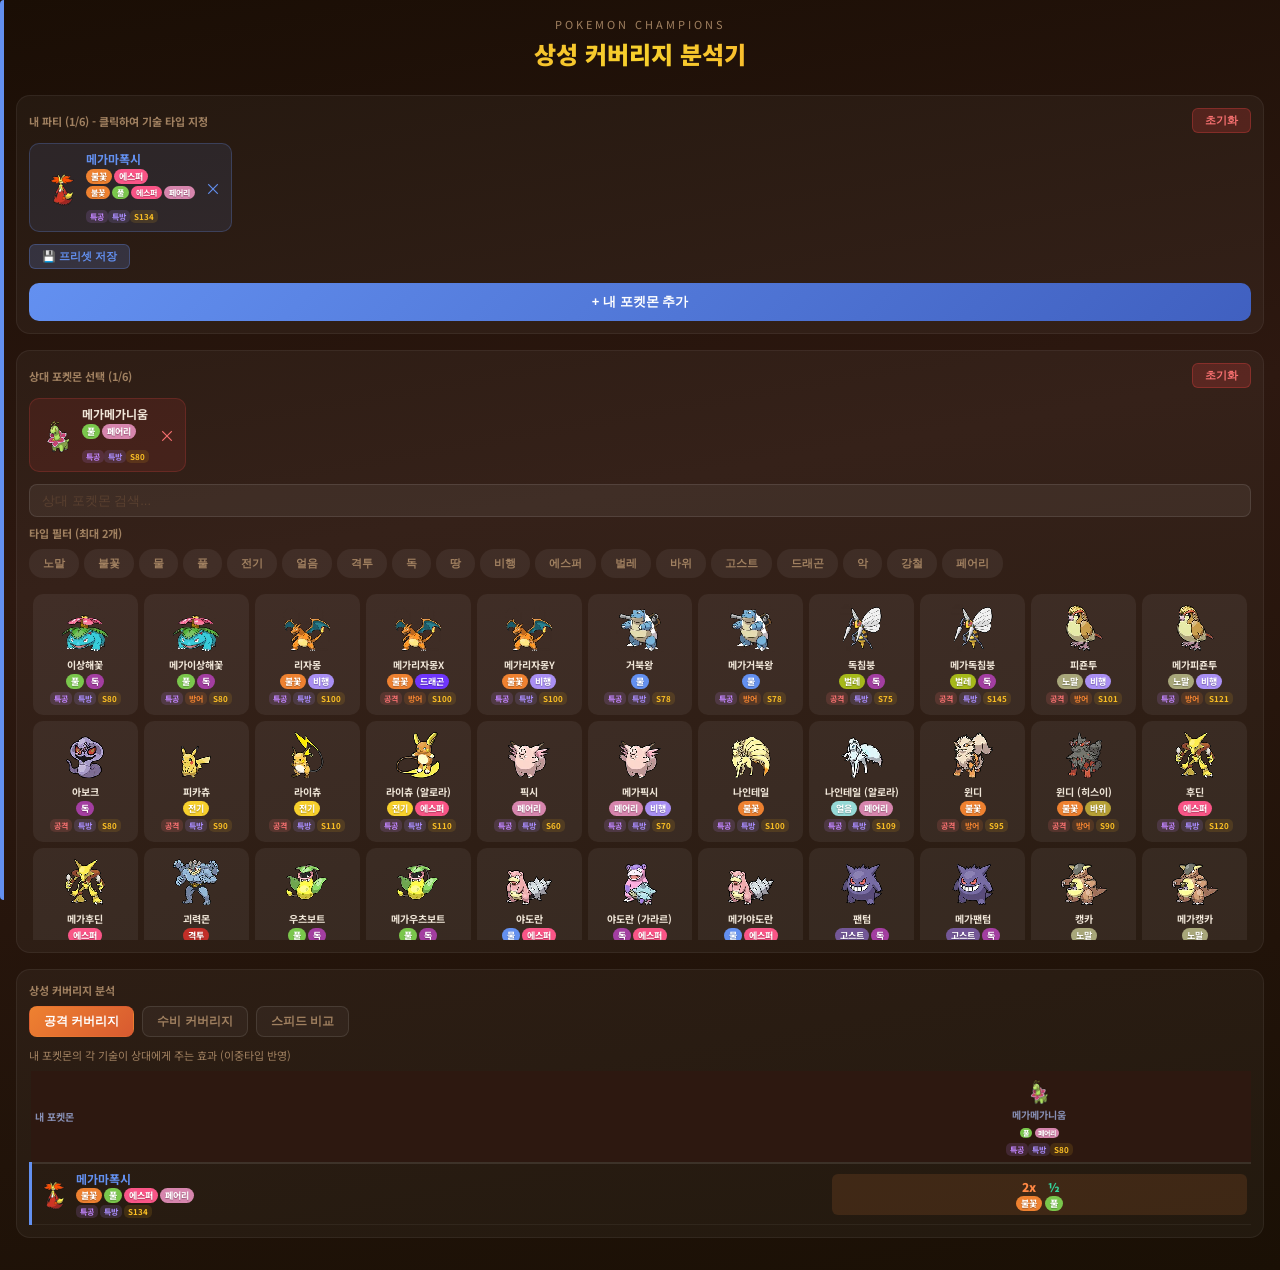
==== commit cbefddab: "Add default example team when localStorage is empty Co-Authored-By: Claude Opus 4.6 (1M context) <no" ====
--- a/index.html
+++ b/index.html
@@ -544,7 +544,13 @@
 function loadTeamFromLS(){
   try{
     const raw=localStorage.getItem('poke_myteam');
-    if(!raw)return;
+    if(!raw){
+      const defMon=POKEMON.find(p=>p.dex===655&&p.form===1);
+      if(defMon)myTeam=[{mon:defMon,moves:["불꽃","풀","에스퍼","페어리"]}];
+      const defOpp=POKEMON.find(p=>p.dex===154&&p.form===1);
+      if(defOpp)selectedOpponents=[defOpp];
+      return;
+    }
     const data=JSON.parse(raw);
     myTeam=data.map(d=>{const mon=POKEMON.find(p=>p.dex===d.dex&&p.form===d.form);return mon?{mon,moves:d.moves||[]}:null}).filter(Boolean);
   }catch(e){}
@@ -587,7 +593,7 @@
 function init(){
   loadTeamFromLS();
   renderFilterBtns(activeTypeFilters,'type-filters');
-  renderGrid();renderSel();renderMyTeam();renderPresets();
+  renderGrid();renderSel();renderMyTeam();renderPresets();renderCoverage();
 }
 init();
 </script>
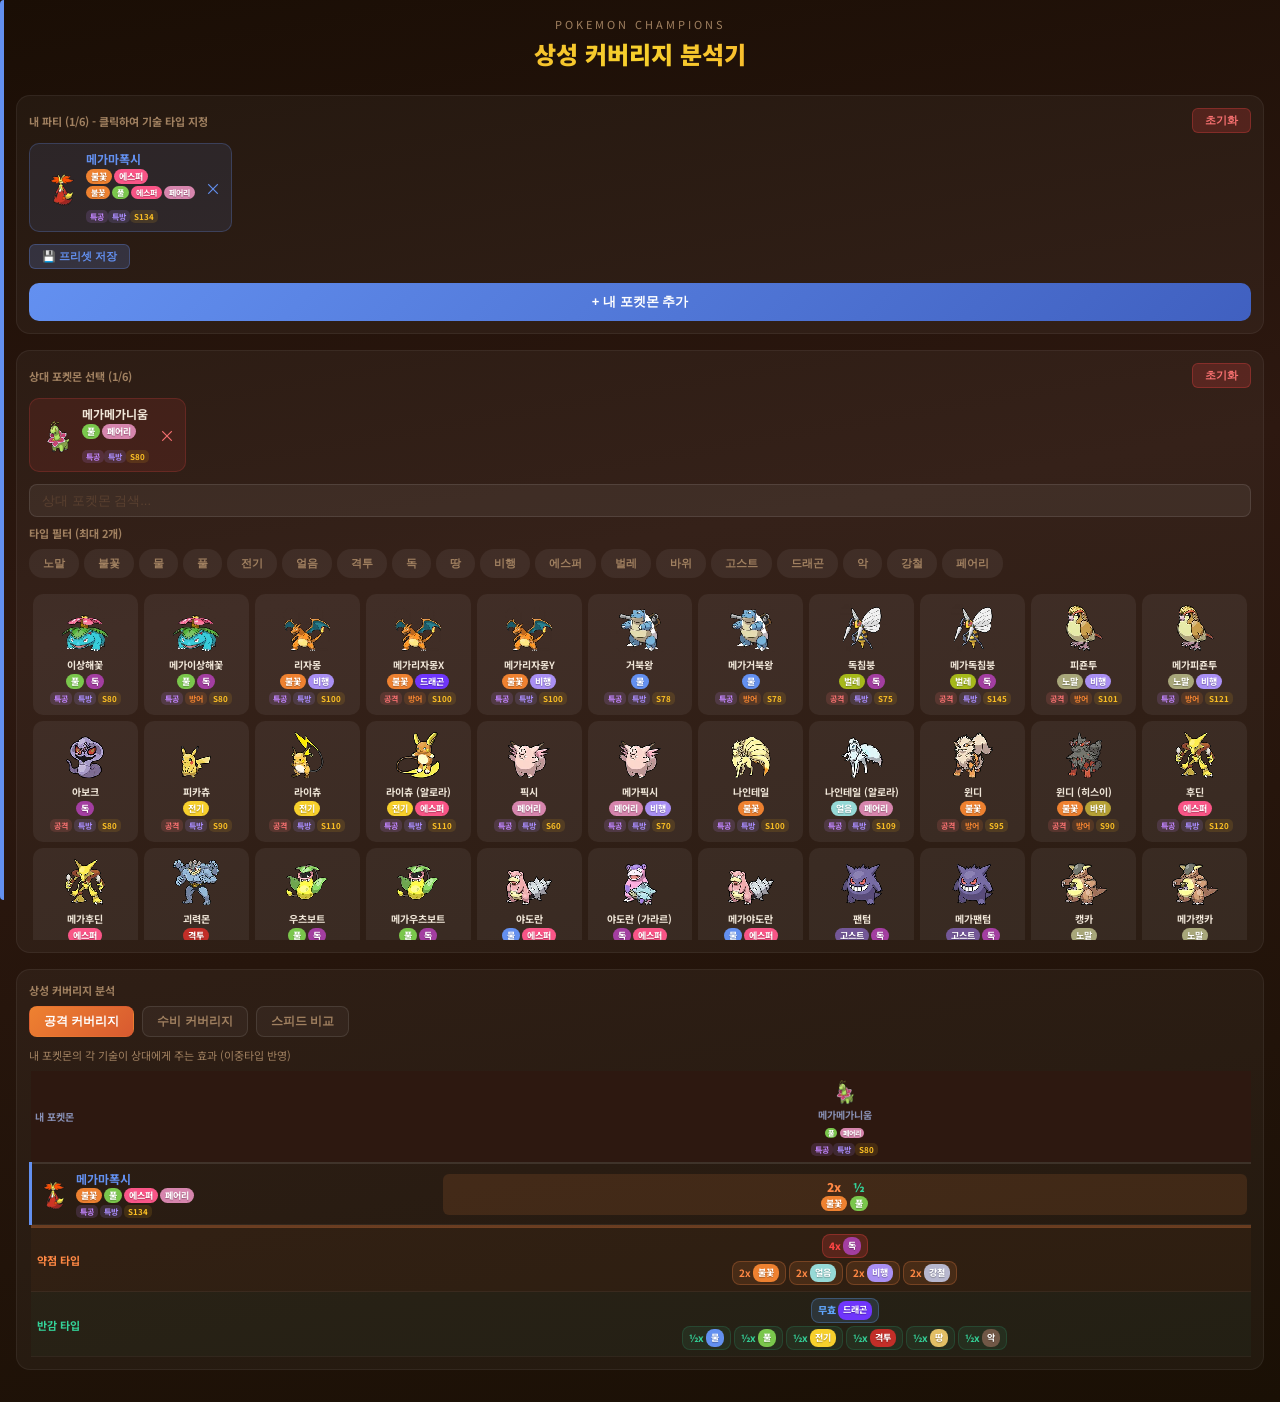
==== commit e1755752: "공격/수비 표 개선 + 최근 상대 정렬 - 수비 셀: 상대 모든 자속 타입 배율 표시 (최대만이 아닌 전체, 1x 제외) - 공격 표: 하단에 약점/반감 타입 행 추가 (수비와 폭" ====
--- a/index.html
+++ b/index.html
@@ -173,6 +173,15 @@
 function filterByTypes(list,f){if(!f.length)return list;if(f.length===1)return list.filter(p=>p.types.includes(f[0]));return list.filter(p=>f.every(x=>p.types.includes(x)))}
 
 // OPPONENT
+function getRecentOpps(){try{return JSON.parse(localStorage.getItem('poke_recent_opps')||'[]')}catch(e){return[]}}
+function addRecentOpp(dex,form){
+  var recent=getRecentOpps();
+  var id=dex+'_'+form;
+  recent=recent.filter(function(r){return r!==id});
+  recent.unshift(id);
+  if(recent.length>20)recent=recent.slice(0,20);
+  localStorage.setItem('poke_recent_opps',JSON.stringify(recent));
+}
 function renderGrid(){
   const s=document.getElementById('search-input').value.trim().toLowerCase();
   const g=document.getElementById('pokemon-grid');
@@ -180,11 +189,25 @@
   if(s)f=f.filter(p=>p.name.toLowerCase().includes(s));
   const ids=new Set(selectedOpponents.map(pokeId));
   f=f.filter(p=>!ids.has(pokeId(p)));
+  if(!s&&!activeTypeFilters.length){
+    var recent=getRecentOpps();
+    var recentSet={};
+    recent.forEach(function(id,i){recentSet[id]=i});
+    f.sort(function(a,b){
+      var ai=recentSet[pokeId(a)],bi=recentSet[pokeId(b)];
+      var aHas=ai!==undefined,bHas=bi!==undefined;
+      if(aHas&&!bHas)return -1;
+      if(!aHas&&bHas)return 1;
+      if(aHas&&bHas)return ai-bi;
+      return 0;
+    });
+  }
   if(!f.length){g.innerHTML='<div style="grid-column:1/-1;text-align:center;padding:20px;color:#5a4030;font-size:12px">일치하는 포켓몬이 없습니다</div>';return}
   g.innerHTML=f.map(p=>`<div class="poke-card" onclick="selPoke(${p.dex},${p.form})"><img src="${imgSrc(p)}" alt="${p.name}" loading="lazy" onerror="this.style.display='none'"><div class="name">${p.name}</div><div class="types">${p.types.map(typeBadge).join('')}</div><div class="stat-tags">${statTags(p)}</div></div>`).join('');
 }
 function selPoke(d,f){
   if(selectedOpponents.length>=6)return;const m=POKEMON.find(p=>p.dex===d&&p.form===f);if(!m)return;
+  addRecentOpp(d,f);
   selectedOpponents.push(m);activeTypeFilters=[];document.getElementById('search-input').value='';
   renderFilterBtns(activeTypeFilters,'type-filters');renderGrid();renderSel();renderCoverage();
 }
@@ -335,6 +358,30 @@
 
 
 
+  // Separator + weakness row
+  h+='<tr><td colspan="'+(opps.length+1)+'" style="padding:0;border-bottom:3px solid rgba(255,136,68,0.3)"></td></tr>';
+  h+='<tr style="background:rgba(255,136,68,0.04)"><td style="text-align:left;padding:6px"><span style="font-weight:700;color:#ff8844;font-size:11px">약점 타입</span></td>';
+  opps.forEach(function(opp){
+    var prof=getOppWeakResist(opp.types,opp.ability);
+    var badges='';
+    if(prof.w4.length) badges+='<div style="display:flex;flex-wrap:wrap;gap:3px;margin-bottom:3px;justify-content:center">'+prof.w4.map(function(t){return effBadge(4,t)}).join('')+'</div>';
+    if(prof.w2.length) badges+='<div style="display:flex;flex-wrap:wrap;gap:3px;justify-content:center">'+prof.w2.map(function(t){return effBadge(2,t)}).join('')+'</div>';
+    if(!badges) badges='<span style="color:#555;font-size:10px">없음</span>';
+    h+='<td style="padding:6px;line-height:1.8;vertical-align:top">'+badges+'</td>';
+  });
+  h+='</tr>';
+  h+='<tr style="background:rgba(52,211,153,0.03)"><td style="text-align:left;padding:6px"><span style="font-weight:700;color:#34d399;font-size:11px">반감 타입</span></td>';
+  opps.forEach(function(opp){
+    var prof=getOppWeakResist(opp.types,opp.ability);
+    var badges='';
+    if(prof.imm.length) badges+='<div style="display:flex;flex-wrap:wrap;gap:3px;margin-bottom:3px;justify-content:center">'+prof.imm.map(function(t){return effBadge(0,t)}).join('')+'</div>';
+    if(prof.r4.length) badges+='<div style="display:flex;flex-wrap:wrap;gap:3px;margin-bottom:3px;justify-content:center">'+prof.r4.map(function(t){return effBadge(0.25,t)}).join('')+'</div>';
+    if(prof.r2.length) badges+='<div style="display:flex;flex-wrap:wrap;gap:3px;justify-content:center">'+prof.r2.map(function(t){return effBadge(0.5,t)}).join('')+'</div>';
+    if(!badges) badges='<span style="color:#555;font-size:10px">없음</span>';
+    h+='<td style="padding:6px;line-height:1.8;vertical-align:top">'+badges+'</td>';
+  });
+  h+='</tr>';
+
   h+='</tbody></table></div>';
   el.innerHTML=h;
 }
@@ -348,6 +395,25 @@
   if(mult<=0.25) return`<div style="background:rgba(52,211,153,0.15);border-radius:6px;padding:3px 2px"><span style="font-weight:900;color:#22c55e;font-size:12px">¼x</span><div style="margin-top:1px">${typeBadge(atkType)}</div></div>`;
   if(mult<1) return`<div style="background:rgba(52,211,153,0.1);border-radius:6px;padding:3px 2px"><span style="font-weight:800;color:#34d399;font-size:12px">½x</span><div style="margin-top:1px">${typeBadge(atkType)}</div></div>`;
   return`<span style="color:#555;font-size:11px">1x</span>`;
+}
+function defCellHtmlAll(results){
+  results=results.slice().sort(function(a,b){return b.mult-a.mult});
+  var filtered=results.filter(function(r){return r.mult!==1});
+  if(!filtered.length) return'<span style="color:#555;font-size:10px">등배</span>';
+  var best=Math.max.apply(null,filtered.map(function(r){return r.mult}));
+  var worst=Math.min.apply(null,filtered.map(function(r){return r.mult}));
+  var bg=best>=4?'rgba(255,68,68,0.2)':best>=2?'rgba(255,136,68,0.12)':worst===0?'rgba(96,165,250,0.1)':worst<1?'rgba(52,211,153,0.08)':'transparent';
+  var html='<div style="background:'+bg+';border-radius:6px;padding:4px 3px;display:flex;flex-wrap:wrap;gap:3px;justify-content:center;align-items:center">';
+  filtered.forEach(function(r){
+    var c,lbl;
+    if(r.mult>=4){c='#ff4444';lbl='4x'}
+    else if(r.mult>=2){c='#ff8844';lbl='2x'}
+    else if(r.mult===0){c='#60a5fa';lbl='무효'}
+    else{c='#34d399';lbl=effLabel(r.mult)}
+    html+='<span style="display:inline-flex;flex-direction:column;align-items:center;gap:1px"><span style="font-weight:900;color:'+c+';font-size:12px">'+lbl+'</span>'+typeBadge(r.type)+'</span>';
+  });
+  html+='</div>';
+  return html;
 }
 
 function renderSpeed(el){
@@ -452,16 +518,12 @@
     const mc=myMonColor(mi);
     const prof=getTypeProfile(p.types, p.ability);
     const hasLevitate=p.ability==='부유';
-    const cells=opps.map(opp=>{
-      let worst={mult:0,type:null};
-      opp.types.forEach(at=>{
-        let mult=totalEff(at,p.types);
-        if(hasLevitate&&at==='땅')mult=0;
-        if(mult>worst.mult){worst={mult,type:at}}
-      });
-      return worst;
+    const cellsAll=opps.map(opp=>{
+      var results=opp.types.map(at=>{var m=totalEff(at,p.types);if(hasLevitate&&at==='땅')m=0;return{type:at,mult:m}});
+      var maxMult=Math.max.apply(null,results.map(r=>r.mult));
+      return{results,maxMult};
     });
-    const dangerCount=cells.filter(c=>c.mult>=2).length;
+    const dangerCount=cellsAll.filter(c=>c.maxMult>=2).length;
     const dangerLabel=dangerCount>0?dangerCount+'개 약점':'안전';
     const dangerStyle=dangerCount>=3?'color:#ff4444;font-weight:900':dangerCount>0?'color:#ff8844;font-weight:700':'color:#34d399;font-weight:700';
 
@@ -488,7 +550,7 @@
           </div>
         </div>
       </td>
-      ${cells.map(c=>c.type?`<td>${defCellHtml(c.mult,c.type)}</td>`:`<td><span style="color:#555;font-size:11px">1x</span></td>`).join('')}
+      ${cellsAll.map(c=>`<td>${defCellHtmlAll(c.results)}</td>`).join('')}
       <td><span style="${dangerStyle};font-size:11px">${dangerLabel}</span></td>
       <td style="text-align:left;line-height:1.6">${weakHtml}</td>
       <td style="text-align:left;line-height:1.6">${resHtml}</td>
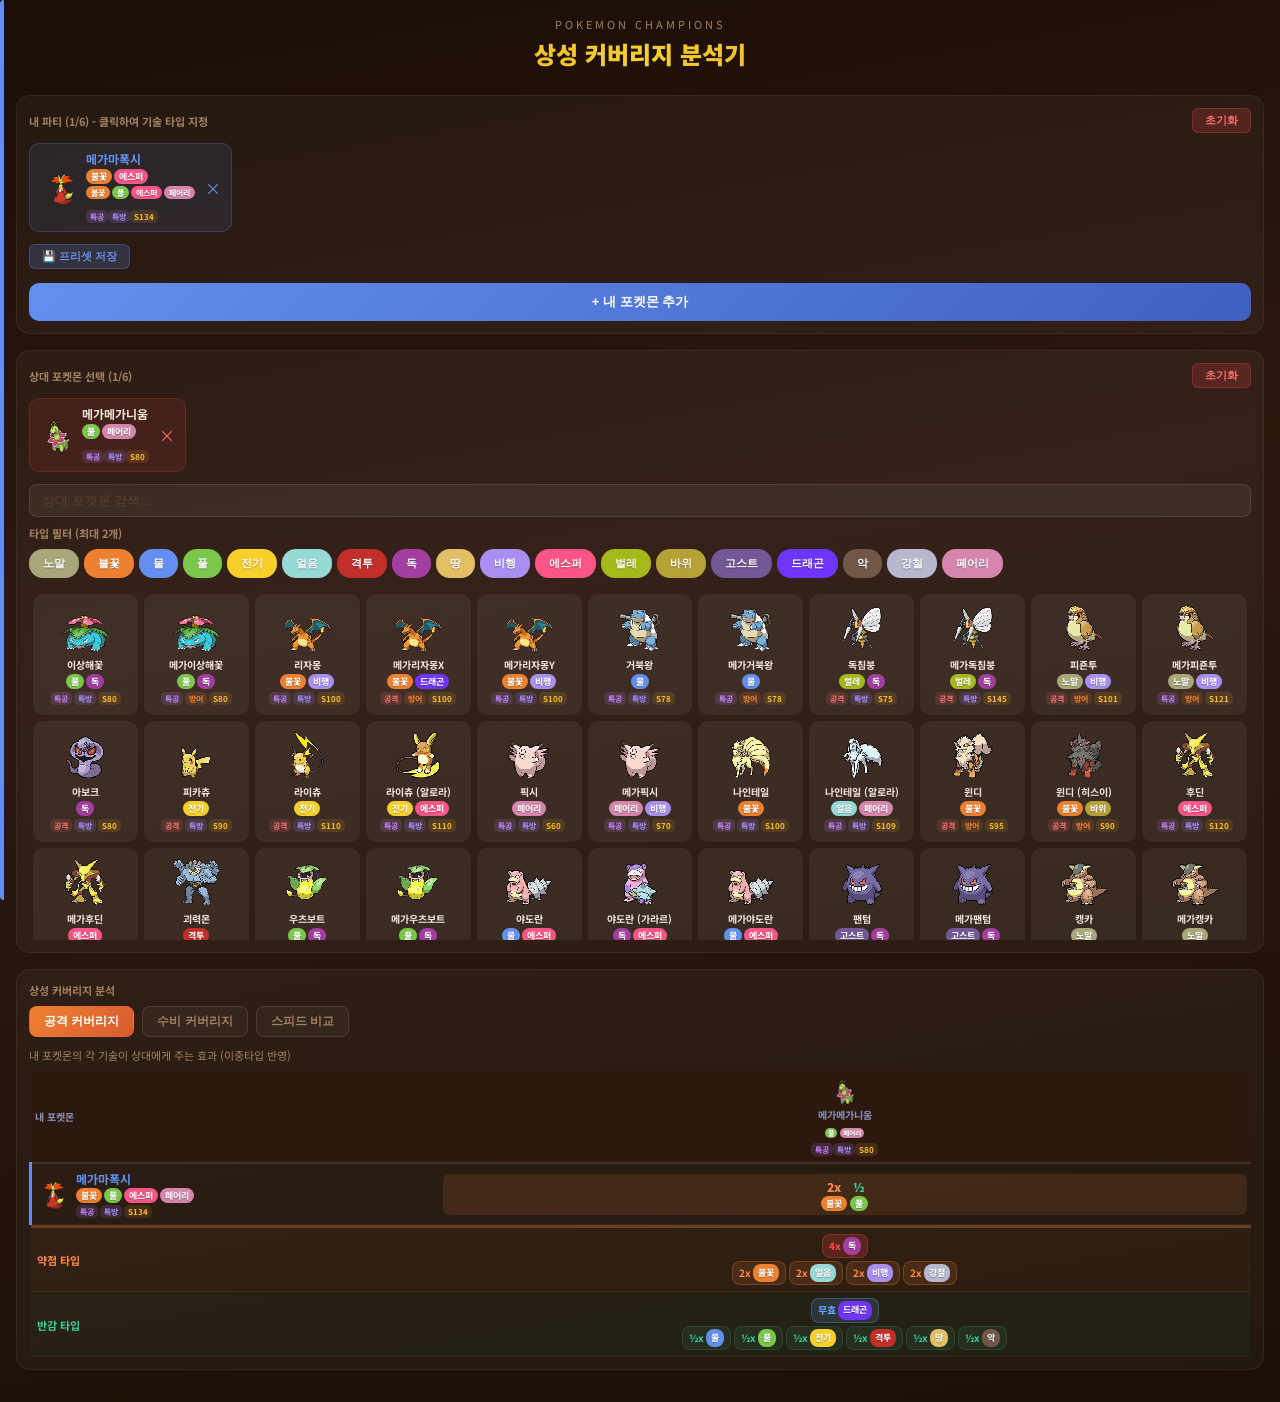
==== commit 20c5b7aa: "타입 필터 버튼 기본 색상 적용 + 선택 시 체크 표시 - 타입 버튼이 항상 해당 타입 색상으로 표시 - 선택 시 ✓ 체크 + 흰색 글로우 테두리 - 기술 타입 선택 패널에도 동일" ====
--- a/index.html
+++ b/index.html
@@ -12,9 +12,9 @@
 .subtitle{font-size:11px;letter-spacing:3px;color:#a08060}
 .card{background:rgba(255,255,255,0.04);border-radius:14px;padding:12px;margin-bottom:16px;border:1px solid rgba(255,255,255,0.06)}
 .card-title{font-size:11px;color:#a08060;font-weight:700;margin-bottom:8px}
-.type-btn{border:2px solid transparent;border-radius:14px;padding:5px 12px;font-size:11px;font-weight:700;cursor:pointer;transition:all .15s;color:#a08060;background:rgba(255,255,255,0.06)}
-.type-btn.active{color:#fff}
-.type-btn:hover{opacity:.85}
+.type-btn{border:2px solid transparent;border-radius:14px;padding:5px 12px;font-size:11px;font-weight:700;cursor:pointer;transition:all .15s;color:#fff;text-shadow:0 1px 1px rgba(0,0,0,0.3)}
+.type-btn.active{box-shadow:0 0 0 2px #fff,0 0 8px rgba(255,255,255,0.3)}
+.type-btn:hover{opacity:.85;transform:scale(1.05)}
 .type-filters{display:flex;flex-wrap:wrap;gap:5px;margin-bottom:12px}
 .pokemon-grid{display:grid;grid-template-columns:repeat(auto-fill,minmax(100px,1fr));gap:6px;max-height:350px;overflow-y:auto;padding:4px}
 .pokemon-grid::-webkit-scrollbar{width:6px}
@@ -163,7 +163,7 @@
 }
 function renderFilterBtns(arr,elId){
   const el=document.getElementById(elId);if(!el)return;
-  el.innerHTML=TYPES.map(t=>{const a=arr.includes(t);return`<button class="type-btn${a?' active':''}" style="${a?'background:'+TC[t]+';border-color:'+TC[t]:''}" onclick="handleFilter('${elId}','${t}')">${t}</button>`}).join('');
+  el.innerHTML=TYPES.map(t=>{const a=arr.includes(t);return`<button class="type-btn${a?' active':''}" style="background:${TC[t]};border-color:${a?'#fff':'transparent'}" onclick="handleFilter('${elId}','${t}')">${a?'✓ ':''}${t}</button>`}).join('');
 }
 function handleFilter(elId,t){
   if(elId==='type-filters')toggleFilter(t,activeTypeFilters,renderGrid,'type-filters');
@@ -272,7 +272,7 @@
   const area=document.getElementById('move-assign-area');
   if(editingMovesFor>=0&&editingMovesFor<myTeam.length){
     const m=myTeam[editingMovesFor],p=m.mon;
-    area.innerHTML=`<div class="move-assign-panel"><div style="font-size:12px;font-weight:700;margin-bottom:6px">🎯 ${p.name} 기술 타입 선택 (${m.moves.length}/4)</div><div style="display:flex;flex-wrap:wrap;gap:4px">${TYPES.map(t=>{const s=m.moves.includes(t),full=m.moves.length>=4&&!s;return`<button class="type-btn${s?' active':''}" style="${s?'background:'+TC[t]+';border-color:'+TC[t]:''};${full?'opacity:0.3;cursor:default':''}" onclick="${full?'':'toggleMove('+editingMovesFor+',&quot;'+t+'&quot;)'}">${t}</button>`}).join('')}</div><button onclick="editingMovesFor=-1;renderMyTeam()" style="margin-top:8px;padding:4px 12px;border-radius:6px;border:none;background:rgba(255,255,255,0.1);color:#a08060;font-size:11px;cursor:pointer;font-weight:700">완료</button></div>`;
+    area.innerHTML=`<div class="move-assign-panel"><div style="font-size:12px;font-weight:700;margin-bottom:6px">🎯 ${p.name} 기술 타입 선택 (${m.moves.length}/4)</div><div style="display:flex;flex-wrap:wrap;gap:4px">${TYPES.map(t=>{const s=m.moves.includes(t),full=m.moves.length>=4&&!s;return`<button class="type-btn${s?' active':''}" style="background:${TC[t]};border-color:${s?'#fff':'transparent'};${full?'opacity:0.3;cursor:default':''}" onclick="${full?'':'toggleMove('+editingMovesFor+',&quot;'+t+'&quot;)'}">${s?'✓ ':''}${t}</button>`}).join('')}</div><button onclick="editingMovesFor=-1;renderMyTeam()" style="margin-top:8px;padding:4px 12px;border-radius:6px;border:none;background:rgba(255,255,255,0.1);color:#a08060;font-size:11px;cursor:pointer;font-weight:700">완료</button></div>`;
   }else area.innerHTML='';
 }
 
